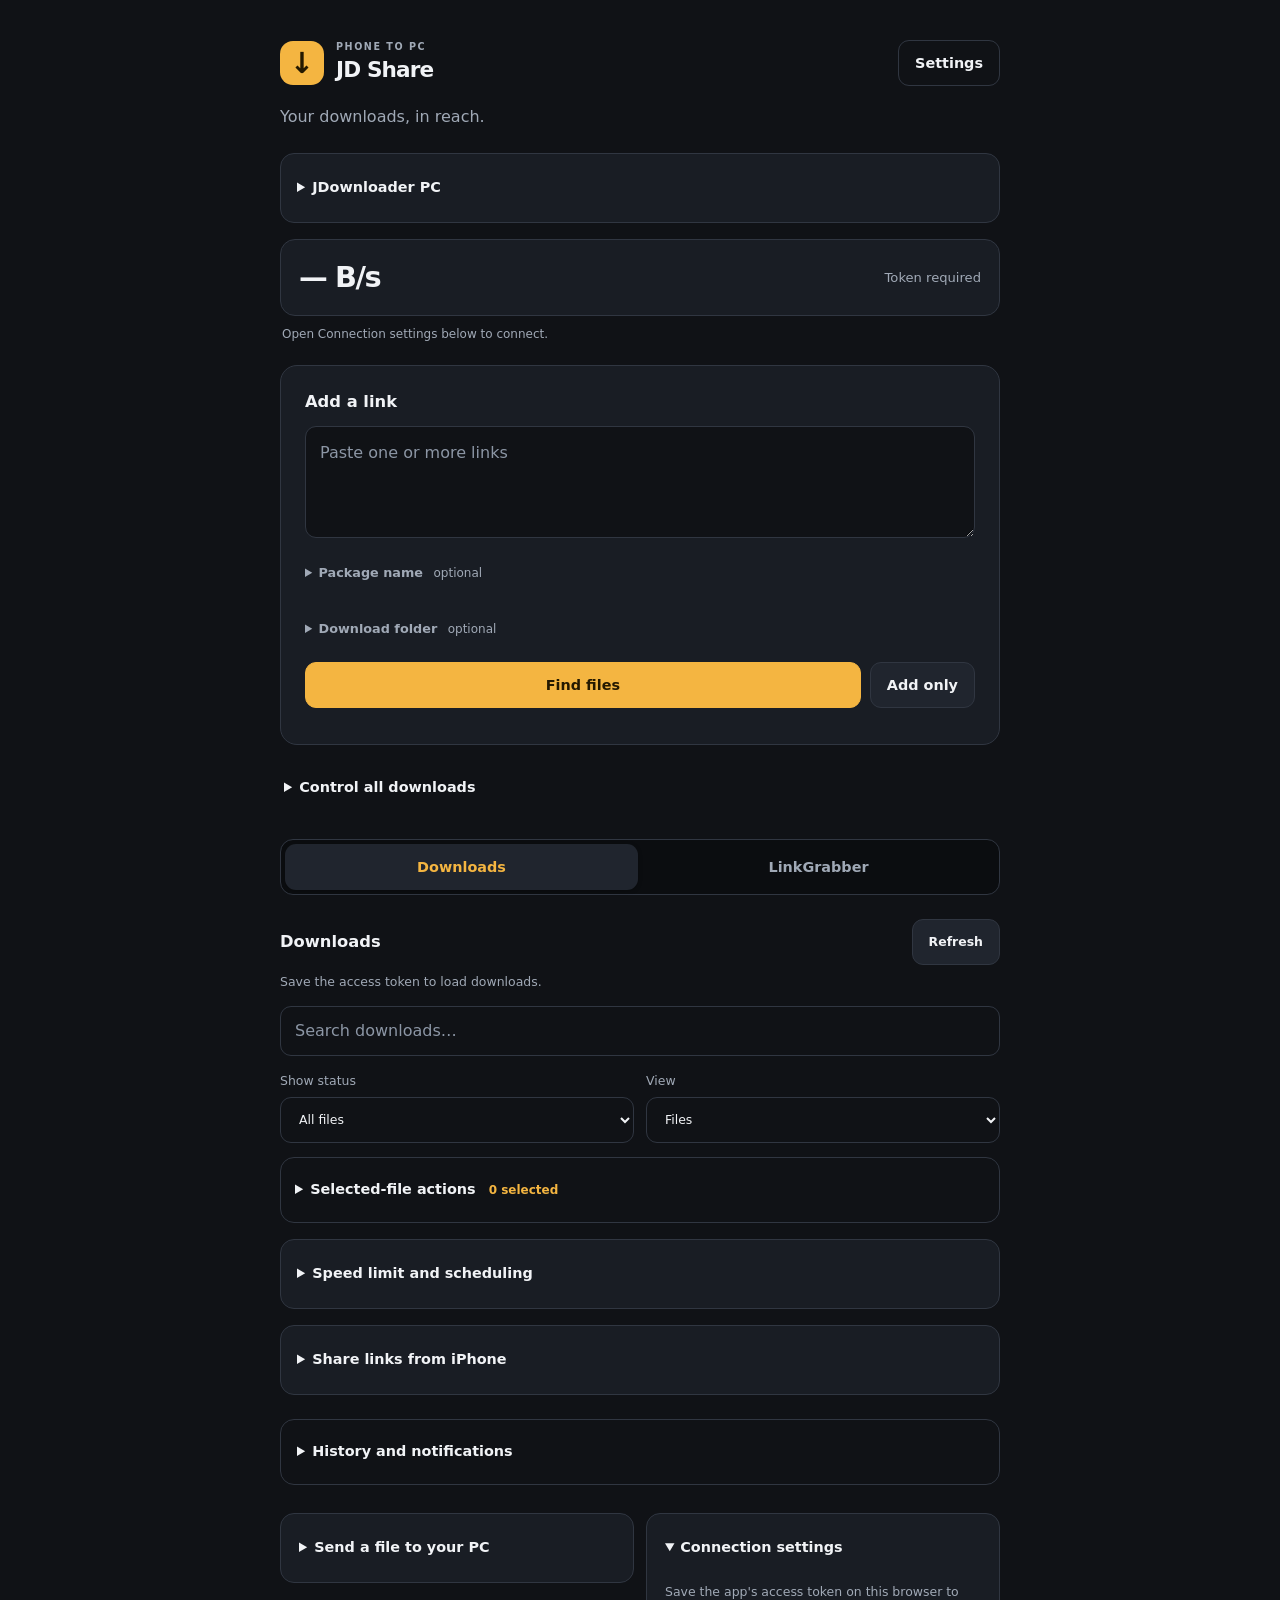
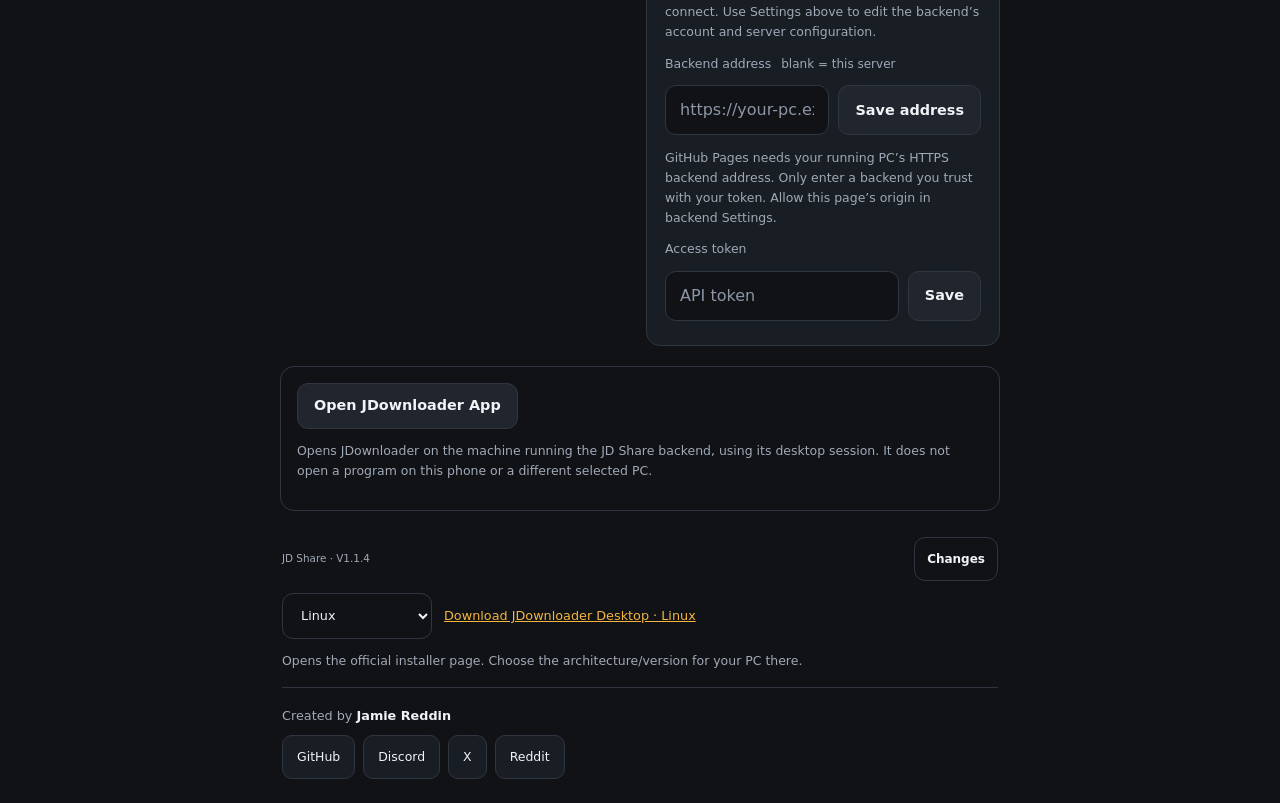
==== static/index.html @ 88767699 "Publish JD Share V1.1.4 browser assets and creator links" ====
<!doctype html>
<html lang="en">
<head>
<meta charset="utf-8">
<meta name="viewport" content="width=device-width, initial-scale=1, viewport-fit=cover">
<meta name="apple-mobile-web-app-capable" content="yes">
<meta name="apple-mobile-web-app-title" content="JD Share">
<meta name="theme-color" content="#12161b">
<link rel="manifest" href="manifest.json">
<title>JD Share</title>
<link rel="stylesheet" href="styles.css">
</head>
<body>
<main>
  <header class="app-header"><div class="brand"><span class="brand-mark" aria-hidden="true">↓</span><div><p class="eyebrow">PHONE TO PC</p><h1>JD Share</h1></div></div><button id="settingsToggle" type="button" class="quiet">Settings</button></header>
  <p class="intro">Your downloads, in reach.</p>
  <details class="device-panel"><summary>JDownloader PC</summary><label class="search-label" for="devicePicker">Send commands to</label><div class="row"><select id="devicePicker"><option value="">Configured default PC</option></select><button id="refreshDevices" type="button">Refresh PCs</button></div><p id="deviceMessage" class="hint" role="status"></p></details>

  <div class="bar">
    <span class="speed" id="speed">— B/s</span>
    <span class="state" id="state" role="status">Connecting…</span>
  </div>

  <p class="connection" id="connection">Checking connection…</p>

  <section class="composer" aria-labelledby="addTitle"><h2 id="addTitle">Add a link</h2>
  <label class="sr-only" for="links">Links to send to JDownloader</label>
  <textarea id="links" placeholder="Paste one or more links" autocapitalize="off" autocorrect="off" spellcheck="false"></textarea>
  <details class="package-options"><summary>Package name <span class="optional">optional</span></summary><label class="sr-only" for="pkg">Package name</label><div class="row"><input type="text" id="pkg" placeholder="Group these files into a package"></div></details>
  <details class="package-options"><summary>Download folder <span class="optional">optional</span></summary><label class="search-label" for="destination">Folder on the JDownloader PC</label><input type="text" id="destination" placeholder="Leave blank for JDownloader’s default" autocomplete="off"><p class="hint">Applies to new links only. Enter a path on the PC running JDownloader. Existing files are not moved; JDownloader’s package rules still apply.</p></details>
  <div class="row">
    <button class="primary" id="add">Find files</button>
    <button id="addOnly">Add only</button>
  </div>
  <div class="msg" id="msg" role="status" aria-live="polite"></div>
  </section>
  <section class="review" id="review" hidden aria-labelledby="reviewTitle">
    <h2 id="reviewTitle" style="margin-top:0">Choose what to download</h2>
    <p class="hint">Select the main video by filename and size. Nothing is selected automatically.</p>
    <p id="scanState" role="status" class="hint"></p>
    <ul id="candidates"></ul>
    <div class="row"><button id="scanRefresh">Refresh files</button><button id="closeReview">Close</button></div>
    <button class="primary" id="downloadSelected" disabled>Download selected</button>
    <p class="hint">Unselected files stay in LinkGrabber. Starting downloads also resumes any other enabled files already queued on the PC.</p>
  </section>

  <details class="global-controls"><summary>Control all downloads</summary><p class="hint">These controls apply to the whole JDownloader queue.</p><div class="row controls">
    <button data-act="start">Start</button>
    <button data-act="pause">Pause</button>
    <button data-act="resume">Resume</button>
    <button data-act="stop">Stop</button>
  </div></details>

  <div class="tabs" role="tablist" aria-label="File lists">
    <button id="downloadsTab" type="button" role="tab" aria-selected="true" aria-controls="downloadsPanel" tabindex="0">Downloads</button>
    <button id="linkgrabberTab" type="button" role="tab" aria-selected="false" aria-controls="linkgrabberPanel" tabindex="-1">LinkGrabber</button>
  </div>
  <section id="downloadsPanel" role="tabpanel" aria-labelledby="downloadsTab">
    <div class="downloads-heading"><h2>Downloads</h2><button id="refreshStatus" type="button">Refresh</button></div>
    <p id="downloadSummary">Waiting for download status…</p>
    <label class="sr-only" for="downloadSearch">Search download filenames</label>
    <input id="downloadSearch" type="search" placeholder="Search downloads…" autocomplete="off">
    <div class="download-filters">
      <label for="downloadFilter">Show status<select id="downloadFilter"><option value="all">All files</option><option value="active">Downloading</option><option value="queued">Queued</option><option value="paused">Paused</option><option value="finished">Finished</option><option value="attention">Needs attention</option><option value="disabled">Disabled</option><option value="skipped">Skipped</option></select></label>
      <label for="downloadGrouping">View<select id="downloadGrouping"><option value="files">Files</option><option value="packages">Packages</option></select></label>
    </div>
    <div class="row" id="packageButtons" hidden><button id="expandPackages" type="button">Expand all</button><button id="collapsePackages" type="button">Collapse all</button></div>
    <p id="downloadMatches" class="hint" role="status"></p>
    <details class="bulk-controls"><summary>Selected-file actions <span id="bulkCount">0 selected</span></summary>
      <p class="hint">Select unfinished files below (up to 100). Selection includes files hidden by search, filters or collapsed packages. These actions change selected files only and do not start the controller.</p>
      <p id="bulkSummary" class="hint" role="status"></p>
      <div class="row controls"><button id="clearDownloads" type="button" disabled>Clear selection</button><button id="bulkEnable" type="button" disabled>Enable selected</button><button id="bulkDisable" type="button" disabled>Disable selected</button></div>
      <label class="search-label" for="bulkPriority">Priority for selected files</label><div class="row priority-row"><select id="bulkPriority"><option value="">Choose priority…</option><option value="HIGHEST">Highest</option><option value="HIGHER">Higher</option><option value="HIGH">High</option><option value="DEFAULT">Normal</option><option value="LOW">Low</option><option value="LOWER">Lower</option><option value="LOWEST">Lowest</option></select><button id="bulkApply" type="button" disabled>Apply priority</button></div>
      <p class="hint">Normal and Low priority readback is under investigation. Refresh and compare with the PC after a change.</p>
      <p class="msg" id="bulkMessage" role="status"></p>
    </details>
    <section id="fileControls" class="file-editor" aria-labelledby="managedName" hidden>
      <div class="editor-heading"><h3 id="managedName">Manage file</h3><button id="closeFileControls" class="quiet" type="button">Close</button></div>
      <p id="fileCurrent" class="hint"></p>
      <div class="row controls"><button id="fileEnabled" type="button">Disable file</button><button id="fileRetry" type="button">Retry file (resume)</button></div>
      <p class="hint">Retry sends a resume request for this unfinished, non-running file. It does not send Reset, delete data or start the global controller. JDownloader still decides whether the host/file can resume; check the PC after an uncertain result.</p>
      <p id="fileEnabledHelp" class="hint">Enable makes this file eligible to run when the controller is running. Disable takes it out of scheduling; an active transfer may take a moment to stop.</p>
      <label class="search-label" for="filePriority">Download priority</label>
      <div class="row priority-row"><select id="filePriority"><option value="">Choose priority…</option><option value="HIGHEST">Highest</option><option value="HIGHER">Higher</option><option value="HIGH">High</option><option value="DEFAULT">Normal</option><option value="LOW">Low</option><option value="LOWER">Lower</option><option value="LOWEST">Lowest</option></select><button id="applyPriority" type="button">Apply priority</button></div>
      <p class="hint">Priority influences scheduling. Availability, host limits and running transfers still affect what starts next.</p>
      <p id="fileActionMessage" class="msg" role="status" aria-live="polite"></p>
    </section>
    <ul id="list" aria-label="Downloads"><li class="empty">Connecting to JDownloader…</li></ul>
  </section>
  <section id="linkgrabberPanel" role="tabpanel" aria-labelledby="linkgrabberTab" hidden>
    <div class="downloads-heading"><h2>Pending files</h2><button id="refreshPending" type="button">Refresh files</button></div>
    <p class="hint">All files waiting in JDownloader's LinkGrabber, including Add only and unselected review results.</p>
    <label class="search-label" for="pendingSearch">Search pending filenames</label>
    <input id="pendingSearch" type="search" placeholder="Search filenames…" autocomplete="off">
    <p class="hint" id="pendingSummary" role="status">Open LinkGrabber to load pending files.</p>
    <p class="msg" id="pendingMessage" role="status" aria-live="polite"></p>
    <ul id="pendingList" aria-label="Pending files"></ul>
    <div class="row"><button id="clearPending" type="button" disabled>Clear selection</button><button id="downloadPending" type="button" class="primary" disabled>Download selected (0)</button></div>
    <p class="hint">Selections stay selected when searching. The count includes hidden selections. Starting downloads also starts other enabled files already queued on the PC. Offline or disabled files cannot be selected.</p>
  </section>

  <details class="advanced-panel"><summary>Speed limit and scheduling</summary>
    <h2>Speed limit for this PC</h2><p class="hint">Applies to the whole selected JDownloader queue. Refresh reads the supported settings before Apply becomes available. Disable leaves the saved rate unchanged.</p>
    <button id="refreshSpeed" type="button">Refresh speed settings</button>
    <label class="download-choice"><input id="speedEnabled" type="checkbox">Enable speed limit</label><label class="search-label" for="speedLimit">Limit (KiB/s)</label><input id="speedLimit" type="number" min="1" max="2097151" step="1" value="1024"><button id="applySpeed" type="button" disabled>Apply speed limit</button><p id="speedMessage" class="msg" role="status"></p>
    <h2>One-time controller schedule</h2><p class="hint">Applies to the whole selected PC queue, including existing enabled files. Times use this browser’s local timezone and are stored as UTC. The app server must stay running; closing this page is fine. Missed jobs after a server outage are skipped. Uncertain commands are not replayed. Pending jobs survive restart. Use one server process.</p>
    <label class="search-label" for="scheduleAction">Controller action</label><select id="scheduleAction"><option value="stop">Stop all downloads</option><option value="start">Start enabled downloads</option><option value="pause">Pause all downloads</option><option value="resume">Resume all downloads</option></select>
    <label class="search-label" for="scheduleTime">Date and time on this device</label><input id="scheduleTime" type="datetime-local"><div class="row"><button id="saveSchedule" type="button">Save schedule</button><button id="refreshSchedules" type="button">Refresh schedules</button></div><p id="scheduleMessage" class="msg" role="status"></p><ul id="scheduleList" aria-label="Controller schedules"></ul>
  </details>
  <details class="sharing-panel"><summary>Share links from iPhone</summary><p class="hint">A Shortcut can open shared links here for review, using this browser’s saved token and selected PC. Nothing is submitted or downloaded automatically.</p><button id="installShortcut" type="button">Install Siri Shortcut</button> <a id="shortcutInstallLink" hidden target="_blank" rel="noopener noreferrer">Open Shortcut setup</a><p id="shortcutMessage" role="status" class="hint"></p><a href="sharing.html">Shortcut setup and versioned downloads</a></details>
  <details class="activity-panel"><summary>History and notifications</summary>
    <label class="download-choice"><input type="checkbox" id="recordHistory">Record completed files on this browser</label>
    <p class="hint">Opt-in history keeps up to 200 completions observed while this page is open. It does not reconstruct older downloads or prove a missing file finished. Times show when completion was first observed (UTC). Filenames remain on this browser. Saving a connection token clears this history.</p>
    <button id="enableNotifications" type="button">Enable completion notifications</button><p id="notificationHelp" class="hint"></p>
    <p id="activityMessage" class="msg" role="status"></p>
    <ul id="historyList" aria-label="Download history"></ul><button id="clearHistory" type="button">Clear history</button>
  </details>
  <div class="utilities">
    <details id="transferDetails"><summary>Send a file to your PC</summary>
      <p class="hint">Upload to the server hosting JD Share. Changing the JDownloader PC above does not redirect these uploads.</p>
      <input type="file" id="file" class="sr-only">
      <label for="file" class="file-picker"><span class="file-icon" aria-hidden="true">↑</span><span><strong>Choose a file</strong><span id="fileName" class="file-name">No file selected</span></span></label>
      <button id="up" type="button" class="primary upload-button" disabled>Upload to PC</button>
      <p id="uploadMessage" class="msg" role="status" aria-live="polite"></p>
    </details>
    <details id="connectionSettings"><summary>Connection settings</summary>
      <p class="hint">Save the app's access token on this browser to connect. Use Settings above to edit the backend’s account and server configuration.</p>
      <label class="search-label" for="backendUrl">Backend address <span class="optional">blank = this server</span></label><div class="row"><input id="backendUrl" type="url" placeholder="https://your-pc.example"><button id="saveBackend" type="button">Save address</button></div><p class="hint">GitHub Pages needs your running PC’s HTTPS backend address. Only enter a backend you trust with your token. Allow this page’s origin in backend Settings.</p><label class="search-label" for="token">Access token</label>
      <div class="row"><input type="password" id="token" placeholder="API token" autocomplete="off"><button id="saveTok" type="button">Save</button></div>
    </details>
  </div>
  <section class="desktop-panel"><button id="openDesktop" type="button">Open JDownloader App</button><p class="hint">Opens JDownloader on the machine running the JD Share backend, using its desktop session. It does not open a program on this phone or a different selected PC.</p><p id="desktopMessage" class="msg" role="status"></p></section>
  <footer><div>JD Share · <span id="appVersion">Loading version…</span></div><button id="changesButton" type="button" class="quiet">Changes</button><div class="desktop-download"><label for="desktopOS" class="sr-only">Desktop operating system</label><select id="desktopOS"><option value="choose">Choose PC OS</option><option>Windows</option><option>macOS</option><option>Linux</option></select><a id="downloadDesktop" href="https://jdownloader.org/jdownloader2" target="_blank" rel="noopener noreferrer">Download JDownloader Desktop</a><p id="desktopDownloadHint" class="hint"></p></div><div class="creator-credit"><p>Created by <strong>Jamie Reddin</strong></p><nav class="social-links" aria-label="Jamie Reddin social accounts"><a class="social-button" href="https://jayreddin.github.io" target="_blank" rel="noopener noreferrer">GitHub</a><a class="social-button" href="https://discord.com/users/210066853354143744" target="_blank" rel="noopener noreferrer">Discord</a><a class="social-button" href="https://x.com/jayreddin" target="_blank" rel="noopener noreferrer">X</a><a class="social-button" href="https://www.reddit.com/u/Jayreddin" target="_blank" rel="noopener noreferrer">Reddit</a></nav></div></footer>
  <dialog id="changesDialog" aria-labelledby="changesTitle"><div class="changes-heading"><h2 id="changesTitle">What’s new</h2><button id="closeChanges" type="button" class="quiet" aria-label="Close changes">Close</button></div><p id="changesMessage" class="hint" role="status"></p><ol id="changesList" aria-label="Release history" tabindex="0"></ol></dialog>

<dialog id="settingsDialog" aria-labelledby="settingsTitle"><div class="changes-heading"><h2 id="settingsTitle">Account &amp; server settings</h2><button id="closeSettings" type="button">Close</button></div><div class="settings-scroll"><p class="hint">Saved privately on the backend machine between sessions. Your My.JDownloader password is not stored in browser storage or uploaded to GitHub. The .env file is plaintext protected by that machine’s permissions.</p><form id="settingsForm"><label class="search-label" for="cfg_MYJD_EMAIL">My.JDownloader email</label><input id="cfg_MYJD_EMAIL" type="email" autocomplete="off" maxlength="4096"><label class="search-label" for="cfg_MYJD_PASSWORD">My.JDownloader password · blank keeps saved value</label><input id="cfg_MYJD_PASSWORD" type="password" autocomplete="off" maxlength="4096"><label class="search-label" for="cfg_MYJD_DEVICE">Exact JDownloader device name · optional</label><input id="cfg_MYJD_DEVICE" type="text" autocomplete="off" maxlength="4096"><label class="search-label" for="cfg_API_TOKEN">New access token · blank keeps saved value</label><input id="cfg_API_TOKEN" type="password" autocomplete="off" maxlength="4096"><div class="row"><button id="generateToken" type="button">Generate random token</button><label><input id="showGeneratedToken" type="checkbox"> Show token</label></div><label class="search-label" for="cfg_UPLOAD_DIR">Upload folder on backend machine</label><input id="cfg_UPLOAD_DIR" type="text" autocomplete="off" maxlength="4096"><label class="search-label" for="cfg_HOST">Backend bind host</label><input id="cfg_HOST" type="text" autocomplete="off" maxlength="4096"><label class="search-label" for="cfg_PORT">Backend port</label><input id="cfg_PORT" type="number" autocomplete="off" maxlength="4096"><label class="search-label" for="cfg_ALLOWED_ORIGINS">Allowed browser origins · comma separated, optional</label><input id="cfg_ALLOWED_ORIGINS" type="text" autocomplete="off" maxlength="4096"><label class="search-label" for="cfg_SHORTCUT_URL">Published iCloud Shortcut link · optional</label><input id="cfg_SHORTCUT_URL" type="url" autocomplete="off" maxlength="4096"><p class="hint">All changes take effect after restarting the backend. If managed by Docker/systemd environment variables, keep those definitions in sync. Pages origin: https://jr-repos.github.io — only add it if using that frontend. A desktop launch requires an installed app in a standard folder and a logged-in desktop session.</p><button id="saveSettings" type="submit" class="primary">Save on backend PC</button></form><p id="settingsMessage" class="msg" role="status" aria-live="polite"></p></div></dialog>
</main>

<script src="connection.js"></script>
<script src="settings.js"></script>
<script src="downloads.js"></script>
<script src="pending.js"></script>
<script src="file-tools.js"></script>
<script src="activity.js"></script>
<script src="advanced.js"></script>
<script src="releases.js"></script>
<script>
const $ = id => document.getElementById(id);
const connection=Connection.create({storage:localStorage,location:typeof location!=='undefined'?location:null});
const tok = () => localStorage.getItem("jd_token") || "";
const selectedDevice = () => localStorage.getItem('jd_device') || '';
const contextKey = () => tok() ? connection.base() + '|' + tok() + '|' + selectedDevice() : '';
const msg = (t, c="") => { $("msg").textContent = t; $("msg").className = "msg " + c; };
const fmt = n => { if(!n) return "0 B"; const u=["B","KB","MB","GB","TB"]; let i=0; while(n>=1024&&i<4){n/=1024;i++} return n.toFixed(i?1:0)+" "+u[i]; };

let deviceMutations = 0;
async function api(path, opts={}) {
  const device = selectedDevice();
  const mutation = opts.method && opts.method !== 'GET';
  if(mutation)deviceMutations++;
  try {
    if(connection.needsBackend())throw new Error("Set your PC backend address in Connection settings first.");
    const r = await fetch(connection.url(path), {...opts, headers: {"X-JD-Device": device, "X-Token": tok(), "Content-Type": "application/json", ...(opts.headers||{})}});
    if (device !== selectedDevice()) throw new Error('Device changed. Refresh before continuing.');
    if (r.status === 401) { const error = new Error("Wrong or missing token. Open Connection settings below."); error.status = 401; throw error; }
    if (!r.ok) throw new Error((await r.json().catch(()=>({}))).detail || r.statusText);
    return r.json();
  } finally {if(mutation)deviceMutations--;}
}

async function add(autostart) {
  const links = $("links").value.trim();
  if (!links) return msg("Paste a link first.", "err");
  msg("Sending…");
  try {
    const r = await api("/api/add", {method:"POST", body: JSON.stringify({links, package: $("pkg").value || null, destination:$("destination").value.trim() || null, autostart})});
    $("links").value = ""; msg(`Added ${r.added} link${r.added===1?"":"s"}. Open LinkGrabber to select files.`, "ok"); refresh(); pendingView.refreshIfVisible();
  } catch(e) { msg(e.message, "err"); }
}
let reviewToken = localStorage.getItem("jd_review") || "";
let chosen = new Set();
let reviewBusy = false;
let scanBusy = false;
let scanReady = false;
const selectionLabel = () => {
  $("downloadSelected").disabled = !scanReady || reviewBusy || chosen.size === 0;
  $("downloadSelected").textContent = `Download selected (${chosen.size})`;
};
async function loadReview() {
  if (!reviewToken || scanBusy || reviewBusy) return;
  scanBusy = true;
  const active = reviewToken;
  try {
    const r = await api("/api/review/" + active);
    if (active !== reviewToken) return;
    scanReady = !r.collecting;
    $("review").hidden = false;
    $("scanState").textContent = r.collecting ? "Checking the URL… files may still appear." :
      r.links.length ? `${r.links.length} files detected. Choose the video you want.` :
      "No files detected yet. Refresh in a moment; the URL may be unsupported, filtered or already in JDownloader.";
    const current = new Set(r.links.filter(l => l.availability !== "OFFLINE").map(l => l.id));
    chosen = new Set([...chosen].filter(id => current.has(id)));
    const list = $("candidates");
    // Keep focused checkboxes in place when polling returns unchanged results.
    const signature = JSON.stringify(r.links);
    if (list.dataset.signature !== signature) {
      list.dataset.signature = signature;
      list.replaceChildren();
      for (const l of r.links) {
        const li = document.createElement("li");
        const label = document.createElement("label"); label.className = "choice";
        const cb = document.createElement("input"); cb.type = "checkbox";
        cb.checked = chosen.has(l.id); cb.disabled = l.availability === "OFFLINE";
        cb.onchange = () => { cb.checked ? chosen.add(l.id) : chosen.delete(l.id); selectionLabel(); };
        const text = document.createElement("span"); text.textContent = l.name;
        const meta = document.createElement("small");
        meta.textContent = `${l.bytesTotal > 0 ? fmt(l.bytesTotal) : "Size unknown"} · ${l.availability}${l.status ? " · " + l.status : ""}`;
        text.appendChild(meta); label.append(cb, text); li.appendChild(label); list.appendChild(li);
      }
    }
  } catch(e) { scanReady = false; msg(e.message, "err"); }
  finally { scanBusy = false; selectionLabel(); }
}
$("add").onclick = async () => {
  const links = $("links").value.trim();
  if (!links) return msg("Paste a link first.", "err");
  if (reviewToken) return msg("Finish or close the current review first.", "err");
  $("add").disabled = true; $("addOnly").disabled = true;
  msg("Sending to LinkGrabber for review…");
  try {
    const r = await api("/api/review", {method:"POST", body:JSON.stringify({links, package:$("pkg").value || null, destination:$("destination").value.trim() || null, autostart:false})});
    reviewToken = r.review; localStorage.setItem("jd_review", reviewToken);
    chosen.clear(); $("candidates").dataset.signature = "";
    $("links").value = ""; msg("Links sent. Choose the files below.", "ok");
    await loadReview();
  } catch(e) { msg(e.message, "err"); }
  finally { $("add").disabled = false; $("addOnly").disabled = false; }
};
$("scanRefresh").onclick = loadReview;
$("closeReview").onclick = () => {
  if (reviewBusy) return;
  reviewToken = ""; localStorage.removeItem("jd_review"); chosen.clear(); scanReady = false;
  $("review").hidden = true; $("candidates").replaceChildren(); $("candidates").dataset.signature = "";
  msg("Review closed. Files remain in LinkGrabber on the PC."); pendingView.refreshIfVisible();
};
$("downloadSelected").onclick = async () => {
  if (reviewBusy || !scanReady || !chosen.size || scanBusy) return;
  reviewBusy = true; selectionLabel(); $("closeReview").disabled = true;
  try {
    const r = await api(`/api/review/${reviewToken}/download`, {method:"POST", body:JSON.stringify({ids:[...chosen]})});
    reviewToken = ""; localStorage.removeItem("jd_review"); chosen.clear();
    $("review").hidden = true;
    msg(`${r.selected} selected file${r.selected===1?"":"s"} sent to Downloads.`, "ok"); refresh();
  } catch(e) { scanReady = false; msg(e.message, "err"); }
  finally { reviewBusy = false; $("closeReview").disabled = false; selectionLabel(); }
};
if (reviewToken) { $("review").hidden = false; loadReview(); }
setInterval(loadReview, 4000);
$("addOnly").onclick = () => add(false);

document.querySelectorAll("[data-act]").forEach(b => b.onclick = async () => {
  try { await api("/api/control/" + b.dataset.act, {method:"POST"}); msg(b.textContent + " sent.", "ok"); refresh(); }
  catch(e) { msg(e.message, "err"); }
});

function showUpload(text, error=false) { $("uploadMessage").textContent=text; $("uploadMessage").className="msg "+(error?"err":"ok"); }
$("file").onchange = () => {
  const file = $("file").files[0];
  $("fileName").textContent = file ? `${file.name} · ${DownloadView.size(file.size)}` : "No file selected";
  $("up").disabled = !file; showUpload("");
};
$("up").onclick = async () => {
  const f = $("file").files[0]; if (!f || $("up").disabled) return;
  if(connection.needsBackend())return showUpload("Set your PC backend address in Connection settings first.",true);
  const fd = new FormData(); fd.append("file", f);
  $("up").disabled = true; $("file").disabled = true; $("up").textContent="Uploading…"; showUpload("Uploading file…");
  try {
    const r = await fetch(connection.url("/api/upload"), {method:"POST", headers:{"X-Token": tok()}, body: fd});
    if (!r.ok) throw new Error(r.status === 401 ? "Check the access token in Connection settings." : "Upload failed (" + r.status + "). Try again.");
    showUpload("Saved on the PC."); $("file").value=""; $("fileName").textContent="No file selected";
  } catch(e) { showUpload(e.message,true); }
  finally { $("file").disabled=false; $("up").disabled=!$("file").files.length; $("up").textContent="Upload to PC"; }
};

$("saveTok").onclick = () => { localStorage.setItem("jd_token", $("token").value.trim()); $("token").value=""; msg("Token saved.", "ok"); fileTools.reset(); activityView.reset();
  if(typeof localStorage.key === 'function') {
    for(let i=localStorage.length-1;i>=0;i--){const key=localStorage.key(i);if(key?.startsWith('jd_activity_history') || key?.startsWith('jd_history_enabled'))localStorage.removeItem(key);}
  }
  selectedDownloads.clear(); $("bulkMessage").textContent=""; refresh(); pendingView.reset(); pendingView.refreshIfVisible(); };
if (!tok()) $("connectionSettings").open = true;
$('backendUrl').value=connection.base();
$('saveBackend').onclick=()=>{
  if(deviceMutations||reviewBusy||bulkBusy||fileTools.busy())return msg('Wait for the current operation before changing backend.','err');
  try{connection.save($('backendUrl').value);localStorage.removeItem('jd_review');localStorage.removeItem('jd_device');
    if(typeof localStorage.key==='function')for(let i=localStorage.length-1;i>=0;i--){const k=localStorage.key(i);if(k?.startsWith('jd_activity_history')||k?.startsWith('jd_history_enabled'))localStorage.removeItem(k);}
    location.reload();
  }catch(e){msg(e.message,'err');}
};

const collapsedPackages = new Set();
const selectedDownloads = new Set();
let bulkBusy = false;
let statusBusy = false;
let lastStatus = null;
let lastSuccess = 0;
let lastAttemptFailed = false;
let renderedStale = false;
let statusError = "";
let statusAuthError = false;
function statusFreshness() {
  if (!lastStatus || !tok()) return;
  const age = Math.max(0, Math.floor((Date.now() - lastSuccess) / 1000));
  const stale = lastAttemptFailed || age >= 15;
  if (stale !== renderedStale) {
    renderDownloads(stale);
    renderedStale = stale;
  }
  if (stale) {
    $("speed").textContent = "— B/s";
    $("state").textContent = lastAttemptFailed ? (statusAuthError ? "Token rejected" : "Connection unavailable") : "Reconnecting…";
    $("state").className = "state";
    $("downloadSummary").textContent = `${lastStatus.links.length} files · last known status`;
    $("connection").textContent = `Showing last known progress · last updated ${age}s ago. ${lastAttemptFailed ? statusError : "Checking for an update…"}`;
    $("connection").className = "connection error";
  } else {
    $("connection").textContent = `Connected to JDownloader · updated ${age < 2 ? "just now" : age + "s ago"}`;
    $("connection").className = "connection";
  }
}
async function refresh() {
  if (statusBusy) return;
  if (!tok()) {
    $("state").textContent = "Token required";
    $("speed").textContent = "— B/s";
    $("connection").textContent = "Open Connection settings below to connect.";
    $("downloadSummary").textContent = "Save the access token to load downloads.";
    $("list").replaceChildren(); lastStatus = null; lastSuccess = 0; selectedDownloads.clear(); fileTools.reset();
    return;
  }
  statusBusy = true; $("refreshStatus").disabled = true;
  $("refreshStatus").textContent = "Checking…";
  const requestToken = tok();
  const controller = new AbortController();
  const timer = setTimeout(() => controller.abort(), 12000);
  try {
    const s = await api("/api/status", {signal:controller.signal, cache:"no-store"});
    if (tok() !== requestToken) return;
    if (!Array.isArray(s.links) || !s.links.every(l => l && typeof l === "object"))
      throw new Error("Download status is unavailable. Try Refresh.");
    lastStatus = s; lastSuccess = Date.now(); lastAttemptFailed = false; renderedStale = false; statusError = ""; statusAuthError = false;
    $("speed").textContent = DownloadView.number(s.speed) === null ? "— B/s" : DownloadView.size(s.speed) + "/s";
    $("state").textContent = DownloadView.controllerLabel(s.state);
    $("state").className = "state" + (s.speed > 0 ? " live" : "");
    const active = s.links.filter(l => DownloadView.describe(l, s.state).active).length;
    const finished = s.links.filter(l => l.finished === true).length;
    $("downloadSummary").textContent = `${active} active · ${s.links.length} total · ${finished} finished`;
    if(s.deviceId)activityView.setScope(s.deviceId);
    activityView.observe(s.links); fileTools.confirmed(s.links, false); renderDownloads(false);
    statusFreshness();
  } catch(e) {
    if (tok() !== requestToken) return;
    lastAttemptFailed = true;
    statusAuthError = e.status === 401;
    statusError = e.name === "AbortError" ? "Status check timed out. Check the PC connection and retry." : e.message;
    $("speed").textContent = "— B/s";
    $("state").textContent = statusAuthError ? "Token rejected" : "Connection unavailable";
    $("state").className = "state";
    const detail = statusError;
    statusFreshness();
    // Keep the download snapshot; a failed query does not mean it is empty.
    $("connection").textContent = `${detail}${lastStatus ? " Showing last known progress." : ""}`;
    $("connection").className = "connection error";
    if (!lastStatus) {
      $("downloadSummary").textContent = "Downloads unavailable";
      $("list").replaceChildren();
    }
  } finally {
    clearTimeout(timer); statusBusy = false;
    $("refreshStatus").disabled = false; $("refreshStatus").textContent = "Refresh";
    if (tok() !== requestToken) refresh();
  }
}
$("refreshStatus").onclick = refresh;
document.addEventListener("visibilitychange", () => { if (!document.hidden) { statusFreshness(); refresh(); } });
function renderDownloads(stale = lastAttemptFailed || Date.now()-lastSuccess >= 15000) {
  if (!lastStatus) return;
  const search=$("downloadSearch").value.trim().toLocaleLowerCase();
  const selectable = new Set(lastStatus.links.filter(l=>l.uuid && l.finished !== true).map(l=>String(l.uuid)));
  for (const id of selectedDownloads) if (!selectable.has(id)) selectedDownloads.delete(id);
  const filter=$("downloadFilter").value || 'all';
  const grouped=$("downloadGrouping").value === 'packages';
  const links=DownloadView.select(lastStatus.links,lastStatus.state,search,filter);
  $("downloadMatches").textContent=(search || filter !== 'all') ? `${links.length} of ${lastStatus.links.length} files match` : '';
  $("packageButtons").hidden=!grouped;
  DownloadView.render($("list"),links,lastStatus.state,stale,{
    onManage:id=>fileTools.open(id),disabled:fileTools.busy() || bulkBusy,grouped,
    selected:selectedDownloads,onSelect:(id,checked)=>{checked ? selectedDownloads.add(id) : selectedDownloads.delete(id); renderDownloads();},
    packages:lastStatus.packages || [],collapsed:collapsedPackages,
    onCollapse:(id,closed)=>{closed ? collapsedPackages.add(id) : collapsedPackages.delete(id);}
  });
  if (!links.length && (search || filter !== 'all')) $("list").firstChild.textContent=search && filter === 'all' ? 'No filenames match this search.' : 'No files match these filters.';
  if (grouped && lastStatus.packagesAvailable === false) $("downloadMatches").textContent += ' Package names unavailable; files are grouped by package ID.';
  fileTools.update(lastStatus.links,stale || bulkBusy);
  const visible = new Set(links.map(l=>String(l.uuid)));
  const hidden = [...selectedDownloads].filter(id=>!visible.has(id)).length;
  $("bulkCount").textContent=`${selectedDownloads.size} selected`;
  $("bulkSummary").textContent=`${selectedDownloads.size} selected${hidden ? ` · ${hidden} hidden by search or status` : ''}`;
  const blocked = stale || bulkBusy || fileTools.busy() || !selectedDownloads.size || selectedDownloads.size > 100;
  for (const id of ['bulkEnable','bulkDisable']) $(id).disabled=blocked;
  $("bulkApply").disabled=blocked || !$("bulkPriority").value;
  $("bulkPriority").disabled=stale || bulkBusy || fileTools.busy();
  $("clearDownloads").disabled=bulkBusy || !selectedDownloads.size;
}
async function bulkSetting(action, value) {
  if (bulkBusy || fileTools.busy() || !lastStatus || lastAttemptFailed || Date.now()-lastSuccess >= 15000 || !selectedDownloads.size || selectedDownloads.size > 100) return;
  const ids=[...selectedDownloads]; bulkBusy=true; renderDownloads();
  $("bulkMessage").textContent=`Applying to ${ids.length} selected files…`;
  try {
    await api('/api/downloads/bulk/'+action,{method:'POST',body:JSON.stringify({ids,[action]:value})});
    $("bulkMessage").textContent='Settings sent. Refresh and confirm the selected files on the PC.';
  } catch(e) { $("bulkMessage").textContent=e.message; }
  finally {selectedDownloads.clear();bulkBusy=false;renderDownloads();refresh();}
}
$("bulkEnable").onclick=()=>bulkSetting('enabled',true);
$("bulkDisable").onclick=()=>bulkSetting('enabled',false);
$("bulkApply").onclick=()=>{if($("bulkPriority").value) return bulkSetting('priority',$("bulkPriority").value);};
$("bulkPriority").onchange=()=>renderDownloads();
$("clearDownloads").onclick=()=>{selectedDownloads.clear();renderDownloads();};
const activityView=ActivityView.create({document,storage:localStorage,scope:selectedDevice()});
const fileTools=FileTools.create({document,api,tok:contextKey,onChanged:()=>refresh()});
$("downloadSearch").oninput=()=>renderDownloads();
$("downloadFilter").onchange=()=>renderDownloads();
$("downloadGrouping").onchange=()=>renderDownloads();
$("expandPackages").onclick=()=>{collapsedPackages.clear();renderDownloads();};
$("collapsePackages").onclick=()=>{
  for (const group of DownloadView.groups(lastStatus?.links || [])) collapsedPackages.add(group.id);
  renderDownloads();
};
const pendingView = PendingView.create({document, api, tok:contextKey, onDownloaded: () => { refresh(); loadReview(); }});
const releaseView=ReleaseView.create({document,load:async()=>{
  const response=await fetch('releases.json',{cache:'no-store'});
  if(!response.ok)throw new Error('Release notes unavailable.');
  return response.json();
}});
const advancedView=AdvancedView.create({document,api,storage:localStorage,device:selectedDevice,
  canSwitch:()=>!reviewBusy && !bulkBusy && !fileTools.busy() && deviceMutations===0,onSwitch:()=>location.reload()});
SettingsView.create({document,api,crypto:typeof crypto!=='undefined'?crypto:null,navigator:typeof navigator!=='undefined'?navigator:{}});
advancedView.devices();
if(typeof location !== 'undefined') {
  const shared=AdvancedView.sharedLinks(location.hash);
  if(shared){$('links').value=shared;msg('Shared links are ready. Check the selected PC, then choose Find files or Add only.');history.replaceState(null,'',location.pathname+location.search);}
}
refresh(); setInterval(refresh, 3000); setInterval(statusFreshness, 1000);
setInterval(() => { if (!document.hidden) pendingView.refreshIfVisible(); }, 5000);
</script>
</body>
</html>
---- static/styles.css ----
:root{color-scheme:dark;--bg:#101216;--panel:#191d24;--raised:#20252e;--line:#303641;--text:#f1f3f6;--dim:#a0a9b6;--accent:#f4b541;--accent-ink:#241900;--ok:#85dab4;--bad:#ff9d94}
*{box-sizing:border-box}html{scroll-behavior:smooth}body{margin:0;background:var(--bg);color:var(--text);font:16px/1.5 -apple-system,BlinkMacSystemFont,"Segoe UI",system-ui,sans-serif}main{max-width:760px;margin:auto;padding:max(24px,env(safe-area-inset-top)) 20px max(24px,env(safe-area-inset-bottom))}button,input,textarea,select{font:inherit}button,select,input{min-height:46px}button{border:1px solid var(--line);border-radius:11px;padding:11px 16px;background:var(--raised);color:var(--text);font-size:.9rem;font-weight:600;cursor:pointer;transition:background .15s,border-color .15s}button:hover{border-color:#606b7a}button:active{transform:translateY(1px)}button:disabled{opacity:.48;cursor:default}button:focus-visible,input:focus-visible,textarea:focus-visible,select:focus-visible,summary:focus-visible{outline:2px solid var(--accent);outline-offset:3px}.primary{background:var(--accent);color:var(--accent-ink);border-color:var(--accent)}.quiet{background:transparent}.app-header,.brand,.bar,.downloads-heading,.editor-heading{display:flex;align-items:center;justify-content:space-between;gap:12px}.brand{justify-content:flex-start}.brand-mark{width:44px;height:44px;display:grid;place-items:center;border-radius:13px;background:var(--accent);color:var(--accent-ink);font-size:29px;font-weight:700}.eyebrow{font-size:.6rem;font-weight:700;letter-spacing:.16em;color:var(--dim);margin:0}h1{font-size:1.35rem;letter-spacing:-.04em;margin:0}h2{font-size:1.02rem;margin:0 0 12px}h3{font-size:.95rem;margin:0;overflow-wrap:anywhere;min-width:0}.intro{color:var(--dim);margin:18px 0 24px}.bar{border:1px solid var(--line);background:var(--panel);border-radius:15px;padding:16px 18px;flex-wrap:wrap}.speed{font-size:1.8rem;font-weight:650;letter-spacing:-.05em;font-variant-numeric:tabular-nums}.state{font-size:.82rem;color:var(--dim)}.state.live{color:var(--ok)}.connection{font-size:.75rem;color:var(--dim);margin:9px 2px 22px;overflow-wrap:anywhere}.connection.error{color:var(--bad)}.composer,.review,.file-editor{padding:20px;border:1px solid var(--line);background:var(--panel);border-radius:17px}textarea{display:block;width:100%;min-height:112px;resize:vertical;padding:14px;background:var(--bg);border:1px solid var(--line);border-radius:11px;color:var(--text)}input[type=text],input[type=password],input[type=search],select{min-width:0;width:100%;padding:12px 14px;background:var(--bg);border:1px solid var(--line);border-radius:11px;color:var(--text)}input::placeholder,textarea::placeholder{color:#8c96a5}.row{display:flex;gap:9px;margin:12px 0}.row input{flex:1}.row .primary{flex:1}.optional{color:var(--dim);font-size:.75rem;margin-left:6px;font-weight:400}.package-options{border:0;padding:0;margin:12px 0 0}.package-options summary{font-size:.8rem;color:var(--dim)}summary{cursor:pointer;min-height:44px;display:list-item;align-content:center;font-weight:600;font-size:.9rem}.msg{min-height:1.3em;font-size:.83rem;color:var(--dim);margin:8px 0 0;overflow-wrap:anywhere}.msg:empty{min-height:0;margin:0}.msg.err{color:var(--bad)}.msg.ok{color:var(--ok)}.hint{font-size:.78rem;color:var(--dim);line-height:1.6;overflow-wrap:anywhere}.review{margin:16px 0}.global-controls{padding:8px 4px;margin-top:12px}.controls{flex-wrap:wrap}.controls button{flex:1;min-width:72px}.tabs{display:flex;gap:4px;background:#0b0d10;border:1px solid var(--line);border-radius:13px;padding:4px;margin-top:22px}.tabs button{flex:1;border:0;background:transparent;color:var(--dim)}.tabs [aria-selected=true]{background:var(--raised);color:var(--accent);box-shadow:0 1px 4px #0004}.downloads-heading{margin:24px 0 8px}.downloads-heading h2{margin:0}.downloads-heading button{font-size:.78rem}.search-label{display:block;font-size:.78rem;color:var(--dim);margin:12px 0 6px}#downloadSummary{font-size:.78rem;color:var(--dim);margin:0 0 14px}#downloadSearch{margin-bottom:4px}#downloadMatches:empty{display:none}ul{list-style:none;padding:0;margin:12px 0}li{min-width:0}.download-card{padding:18px;background:var(--panel);border:1px solid var(--line);border-radius:15px;margin-bottom:10px}.card-head{display:flex;align-items:flex-start;justify-content:space-between;gap:12px}.name{min-width:0;flex:1;overflow-wrap:anywhere;font-weight:600;font-size:.9rem}.badge{font-size:.65rem;padding:5px 8px;border-radius:6px;background:var(--raised);color:var(--dim);max-width:42%;overflow-wrap:anywhere}.badge.active,.badge.done{color:var(--ok);background:#1b352b}.badge.error{color:var(--bad);background:#382322}.progress-meta,.meta{display:flex;justify-content:space-between;flex-wrap:wrap;gap:4px 12px;font-size:.73rem;color:var(--dim);font-variant-numeric:tabular-nums}.progress-meta{margin-top:18px}.track{height:5px;border-radius:9px;background:var(--line);overflow:hidden;margin:8px 0 10px}.fill{height:100%;background:var(--accent)}.done .fill{background:var(--ok)}.file-detail{font-size:.73rem;margin-top:10px;color:var(--dim);overflow-wrap:anywhere}.manage-file{font-size:.75rem;min-height:44px;margin-top:14px;padding:8px 12px}.stale .download-card{border-style:dashed}.stale .fill{background:var(--dim)}.empty{padding:24px 12px;color:var(--dim);text-align:center;font-size:.85rem}.file-editor{border-color:#80612c;margin:14px 0}.editor-heading{align-items:flex-start}.editor-heading button{flex-shrink:0}.priority-row select{flex:1}.priority-row button{flex-shrink:0}.choice{display:flex;gap:12px;align-items:flex-start;padding:15px;background:var(--panel);border:1px solid var(--line);border-radius:13px;cursor:pointer}.choice input{width:22px;height:22px;min-height:22px;flex-shrink:0;margin-top:2px;accent-color:var(--accent)}.choice span{overflow-wrap:anywhere;min-width:0;font-size:.88rem}.choice small{display:block;color:var(--dim);font-size:.73rem;margin-top:5px}#pendingList li,#candidates li{margin-bottom:8px}.utilities{display:grid;gap:12px;margin-top:28px}.utilities details{padding:12px 18px;border:1px solid var(--line);border-radius:14px;background:var(--panel)}.file-picker{display:flex;align-items:center;gap:14px;padding:20px;border:1px dashed #69717d;border-radius:12px;cursor:pointer;margin:14px 0;background:var(--bg)}.file-icon{font-size:1.6rem;color:var(--accent)}.file-picker strong{font-size:.88rem}.file-name{display:block;font-size:.75rem;color:var(--dim);overflow-wrap:anywhere;margin-top:3px}.upload-button{width:100%}#file:focus-visible + .file-picker{outline:2px solid var(--accent);outline-offset:3px}footer{display:flex;justify-content:space-between;gap:12px;padding:26px 2px 0;color:var(--dim);font-size:.65rem}footer span{text-align:right}.sr-only{position:absolute!important;width:1px!important;height:1px!important;padding:0!important;margin:-1px!important;overflow:hidden!important;clip:rect(0,0,0,0)!important;white-space:nowrap!important;border:0!important;min-height:0!important}[hidden]{display:none!important}@media(min-width:700px){main{padding-top:40px}.utilities{grid-template-columns:1fr 1fr;align-items:start}.composer{padding:24px}}@media(max-width:360px){main{padding-left:12px;padding-right:12px}.composer,.review,.file-editor{padding:14px}.priority-row{flex-wrap:wrap}.priority-row button{width:100%}.card-head{gap:8px}}@media(prefers-reduced-motion:reduce){html{scroll-behavior:auto}button{transition:none}button:active{transform:none}}

.download-filters{display:grid;grid-template-columns:1fr 1fr;gap:12px;margin:12px 0}.download-filters label{font-size:.78rem;color:var(--dim)}.download-filters select{display:block;margin-top:6px}.package-section{border:1px solid var(--line);border-radius:14px;padding:6px 12px;margin:12px 0;background:#14181e}.package-section>summary{overflow-wrap:anywhere;padding:6px 0;color:var(--text)}.package-files{margin:8px 0 0}.package-files .download-card{margin-bottom:10px}#packageButtons{flex-wrap:wrap}#packageButtons button{flex:1}@media(max-width:360px){.download-filters{grid-template-columns:1fr}}

.bulk-controls{margin:14px 0;border:1px solid var(--line);padding:10px 14px;border-radius:14px}.bulk-controls summary span{color:var(--accent);font-size:.75rem;margin-left:8px}.download-choice{display:flex;align-items:center;gap:9px;margin-top:14px;font-size:.78rem;color:var(--dim);min-height:44px;cursor:pointer}.download-choice input{width:22px;height:22px;min-height:22px;accent-color:var(--accent)}

.activity-panel{border:1px solid var(--line);border-radius:14px;padding:10px 16px;margin-top:24px}.history-entry{font-size:.78rem;color:var(--dim);padding:12px 0;border-bottom:1px solid var(--line);overflow-wrap:anywhere}

.device-panel,.advanced-panel,.sharing-panel{margin:16px 0;padding:12px 16px;border:1px solid var(--line);border-radius:14px;background:var(--panel)}.advanced-panel h2{margin-top:22px}.advanced-panel input[type=number],.advanced-panel input[type=datetime-local]{display:block;width:100%;padding:12px;background:var(--bg);border:1px solid var(--line);border-radius:11px;color:var(--text);margin-bottom:12px;min-width:0}.sharing-panel a{color:var(--accent)}.history-entry button{margin-left:12px}.device-panel .row{flex-wrap:wrap}.device-panel select{flex:1;min-width:150px}

footer{align-items:center;flex-wrap:wrap}footer>div{white-space:nowrap}footer #appVersion{text-align:left}footer button{font-size:.75rem;min-height:44px;padding:8px 12px}dialog#changesDialog{width:min(92vw,680px);max-width:680px;max-height:85vh;max-height:85dvh;border:1px solid var(--line);border-radius:18px;padding:20px;background:var(--panel);color:var(--text);box-shadow:0 24px 100px #0009}#changesDialog[open]{display:flex;flex-direction:column}#changesDialog::backdrop{background:#000b}.changes-heading{display:flex;align-items:center;justify-content:space-between;gap:12px;flex-shrink:0}.changes-heading h2{margin:0}.changes-heading button{flex-shrink:0}#changesList{min-height:0;overflow-y:auto;overscroll-behavior:contain;margin:12px 0 0;padding:0 6px 0 0;list-style:none}.release-entry{padding:18px 0;border-top:1px solid var(--line)}.release-entry h3{font-size:.95rem}.release-entry ul{list-style:disc;padding-left:20px;margin-bottom:0}.release-entry li{font-size:.84rem;margin:8px 0;overflow-wrap:anywhere}@media(max-width:360px){dialog#changesDialog{padding:14px}footer>span{flex-basis:100%;text-align:left}}

input[type=email],input[type=url],input[type=number]{min-width:0;width:100%;padding:12px 14px;background:var(--bg);border:1px solid var(--line);border-radius:11px;color:var(--text)}
#settingsDialog{width:min(94vw,680px);max-height:88vh;max-height:88dvh;padding:20px;border:1px solid var(--line);border-radius:18px;background:var(--panel);color:var(--text)}#settingsDialog[open]{display:flex;flex-direction:column}#settingsDialog::backdrop{background:#000b}.settings-scroll{overflow-y:auto;overscroll-behavior:contain;min-height:0;padding:4px}.settings-scroll .row{flex-wrap:wrap;align-items:center}.settings-scroll input[type=checkbox]{width:20px;min-height:20px;vertical-align:middle}.desktop-panel{margin-top:20px;padding:16px;border:1px solid var(--line);border-radius:14px}.desktop-download{width:100%;white-space:normal!important;display:flex;align-items:center;gap:12px;flex-wrap:wrap}.desktop-download select{max-width:150px;font-size:.8rem}.desktop-download a,footer a{color:var(--accent);font-size:.8rem}.desktop-download .hint{width:100%;margin:0}#settingsMessage{padding:12px 0}#settingsForm>button{width:100%;margin-top:16px}@media(max-width:360px){#settingsDialog{padding:12px}.desktop-download select{max-width:100%}}

.creator-credit{flex-basis:100%;width:100%;white-space:normal!important;border-top:1px solid var(--line);padding-top:18px;margin-top:4px}.creator-credit p{margin:0 0 10px;font-size:.8rem}.creator-credit strong{color:var(--text);font-weight:600}.social-links{display:flex;flex-wrap:wrap;gap:8px}.social-links .social-button{display:inline-flex;align-items:center;justify-content:center;min-height:44px;padding:8px 14px;border:1px solid var(--line);border-radius:10px;text-decoration:none;font-size:.78rem;background:var(--panel);color:var(--text)}.social-links .social-button:hover{border-color:var(--accent);color:var(--accent)}.social-links .social-button:focus-visible{outline:2px solid var(--accent);outline-offset:3px}
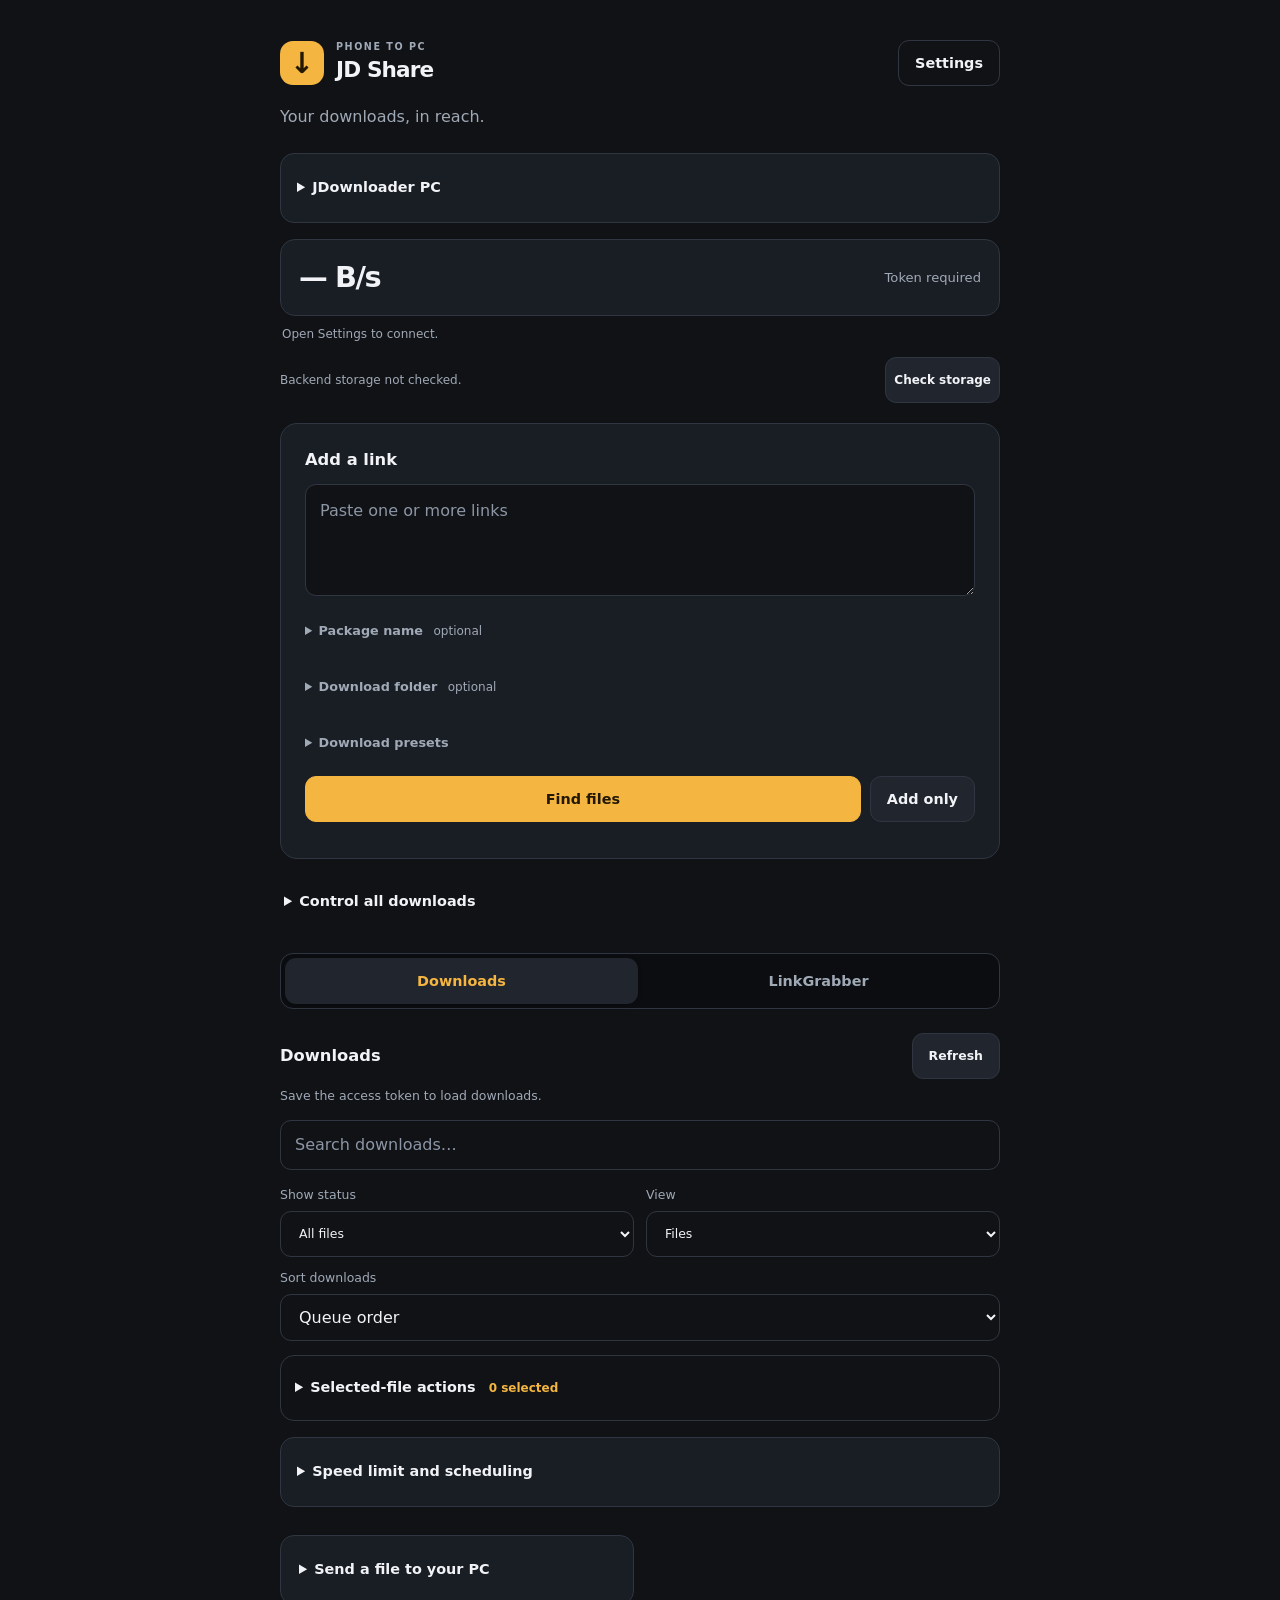
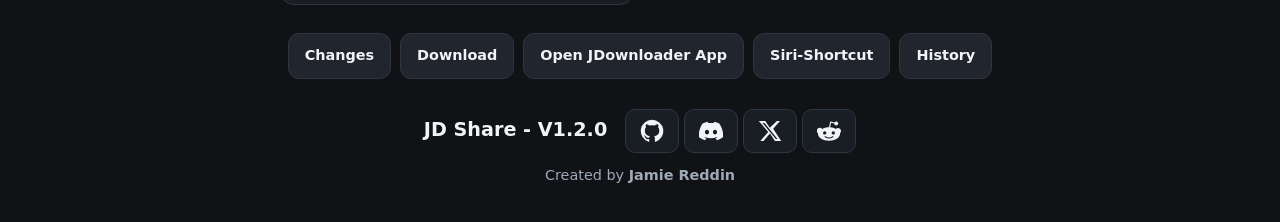
==== commit 5ad54f23: "Release V1.2.0 frontend: utility dialogs, setup help and history reports" ====
--- a/static/index.html
+++ b/static/index.html
@@ -21,13 +21,14 @@
     <span class="state" id="state" role="status">Connecting…</span>
   </div>
 
-  <p class="connection" id="connection">Checking connection…</p>
+  <p class="connection" id="connection">Checking connection…</p><div class="disk-line"><span id="diskSpace">Backend storage not checked.</span><button id="refreshDisk" type="button">Check storage</button></div>
 
   <section class="composer" aria-labelledby="addTitle"><h2 id="addTitle">Add a link</h2>
   <label class="sr-only" for="links">Links to send to JDownloader</label>
   <textarea id="links" placeholder="Paste one or more links" autocapitalize="off" autocorrect="off" spellcheck="false"></textarea>
   <details class="package-options"><summary>Package name <span class="optional">optional</span></summary><label class="sr-only" for="pkg">Package name</label><div class="row"><input type="text" id="pkg" placeholder="Group these files into a package"></div></details>
   <details class="package-options"><summary>Download folder <span class="optional">optional</span></summary><label class="search-label" for="destination">Folder on the JDownloader PC</label><input type="text" id="destination" placeholder="Leave blank for JDownloader’s default" autocomplete="off"><p class="hint">Applies to new links only. Enter a path on the PC running JDownloader. Existing files are not moved; JDownloader’s package rules still apply.</p></details>
+  <details class="package-options"><summary>Download presets</summary><label class="search-label" for="presetPicker">Saved package, folder and PC</label><select id="presetPicker"><option value="">Choose preset…</option></select><input id="presetName" aria-label="Preset name" placeholder="Preset name" maxlength="80"><div class="row controls"><button id="savePreset" type="button">Save current</button><button id="applyPreset" type="button">Apply preset</button><button id="deletePreset" type="button">Delete preset</button></div><p id="presetMessage" class="hint" role="status"></p></details><div id="duplicateWarning" class="hint" role="status"></div>
   <div class="row">
     <button class="primary" id="add">Find files</button>
     <button id="addOnly">Add only</button>
@@ -65,6 +66,7 @@
       <label for="downloadGrouping">View<select id="downloadGrouping"><option value="files">Files</option><option value="packages">Packages</option></select></label>
     </div>
     <div class="row" id="packageButtons" hidden><button id="expandPackages" type="button">Expand all</button><button id="collapsePackages" type="button">Collapse all</button></div>
+    <label class="search-label" for="downloadSort">Sort downloads</label><select id="downloadSort"><option value="queue">Queue order</option><option value="name">Filename A–Z</option><option value="size">Size · largest first</option><option value="progress">Progress · highest first</option><option value="status">Status A–Z</option></select>
     <p id="downloadMatches" class="hint" role="status"></p>
     <details class="bulk-controls"><summary>Selected-file actions <span id="bulkCount">0 selected</span></summary>
       <p class="hint">Select unfinished files below (up to 100). Selection includes files hidden by search, filters or collapsed packages. These actions change selected files only and do not start the controller.</p>
@@ -107,14 +109,8 @@
     <label class="search-label" for="scheduleAction">Controller action</label><select id="scheduleAction"><option value="stop">Stop all downloads</option><option value="start">Start enabled downloads</option><option value="pause">Pause all downloads</option><option value="resume">Resume all downloads</option></select>
     <label class="search-label" for="scheduleTime">Date and time on this device</label><input id="scheduleTime" type="datetime-local"><div class="row"><button id="saveSchedule" type="button">Save schedule</button><button id="refreshSchedules" type="button">Refresh schedules</button></div><p id="scheduleMessage" class="msg" role="status"></p><ul id="scheduleList" aria-label="Controller schedules"></ul>
   </details>
-  <details class="sharing-panel"><summary>Share links from iPhone</summary><p class="hint">A Shortcut can open shared links here for review, using this browser’s saved token and selected PC. Nothing is submitted or downloaded automatically.</p><button id="installShortcut" type="button">Install Siri Shortcut</button> <a id="shortcutInstallLink" hidden target="_blank" rel="noopener noreferrer">Open Shortcut setup</a><p id="shortcutMessage" role="status" class="hint"></p><a href="sharing.html">Shortcut setup and versioned downloads</a></details>
-  <details class="activity-panel"><summary>History and notifications</summary>
-    <label class="download-choice"><input type="checkbox" id="recordHistory">Record completed files on this browser</label>
-    <p class="hint">Opt-in history keeps up to 200 completions observed while this page is open. It does not reconstruct older downloads or prove a missing file finished. Times show when completion was first observed (UTC). Filenames remain on this browser. Saving a connection token clears this history.</p>
-    <button id="enableNotifications" type="button">Enable completion notifications</button><p id="notificationHelp" class="hint"></p>
-    <p id="activityMessage" class="msg" role="status"></p>
-    <ul id="historyList" aria-label="Download history"></ul><button id="clearHistory" type="button">Clear history</button>
-  </details>
+
+
   <div class="utilities">
     <details id="transferDetails"><summary>Send a file to your PC</summary>
       <p class="hint">Upload to the server hosting JD Share. Changing the JDownloader PC above does not redirect these uploads.</p>
@@ -123,17 +119,25 @@
       <button id="up" type="button" class="primary upload-button" disabled>Upload to PC</button>
       <p id="uploadMessage" class="msg" role="status" aria-live="polite"></p>
     </details>
-    <details id="connectionSettings"><summary>Connection settings</summary>
-      <p class="hint">Save the app's access token on this browser to connect. Use Settings above to edit the backend’s account and server configuration.</p>
+
+  </div>
+
+  <div class="footer-actions"><button id="changesButton" type="button">Changes</button><button id="downloadButton" type="button">Download</button><button id="openDesktop" type="button">Open JDownloader App</button><button id="siriButton" type="button">Siri-Shortcut</button><button id="historyButton" type="button">History</button></div><p id="desktopMessage" class="msg" role="status"></p>
+  <footer><div class="footer-line"><strong>JD Share - <span id="appVersion">Loading version…</span></strong><nav class="social-links" aria-label="Jamie Reddin social accounts"><a class="social-button" href="https://jayreddin.github.io" target="_blank" rel="noopener noreferrer" aria-label="GitHub" title="GitHub"><img src="icons/github.svg" width="24" height="24" alt="GitHub"></a><a class="social-button" href="https://discord.com/users/210066853354143744" target="_blank" rel="noopener noreferrer" aria-label="Discord" title="Discord"><img src="icons/discord.svg" width="24" height="24" alt="Discord"></a><a class="social-button" href="https://x.com/jayreddin" target="_blank" rel="noopener noreferrer" aria-label="X" title="X"><img src="icons/x.svg" width="24" height="24" alt="X"></a><a class="social-button" href="https://www.reddit.com/u/Jayreddin" target="_blank" rel="noopener noreferrer" aria-label="Reddit" title="Reddit"><img src="icons/reddit.svg" width="24" height="24" alt="Reddit"></a></nav></div><p class="creator-line">Created by <strong>Jamie Reddin</strong></p></footer>
+  <dialog id="changesDialog" aria-labelledby="changesTitle"><div class="changes-heading"><h2 id="changesTitle">What’s new</h2><button id="closeChanges" type="button" class="quiet" aria-label="Close changes">Close</button></div><p id="changesMessage" class="hint" role="status"></p><ol id="changesList" aria-label="Release history" tabindex="0"></ol></dialog>
+
+<dialog id="settingsDialog" aria-labelledby="settingsTitle"><div class="changes-heading"><h2 id="settingsTitle">Account &amp; server settings</h2><button id="closeSettings" type="button">Close</button></div><div class="settings-scroll"><div class="row controls"><button id="stepButton" type="button">Step by Step</button><button id="testConnection" type="button">Test connection</button><button id="logsButton" type="button">Logs</button></div><p id="connectionTestResult" class="hint" role="status"></p><section id="browserConnection"><h3>Browser connection</h3>
+      <p class="hint">Save the app's access token on this browser to connect. Account and server fields are below.</p>
       <label class="search-label" for="backendUrl">Backend address <span class="optional">blank = this server</span></label><div class="row"><input id="backendUrl" type="url" placeholder="https://your-pc.example"><button id="saveBackend" type="button">Save address</button></div><p class="hint">GitHub Pages needs your running PC’s HTTPS backend address. Only enter a backend you trust with your token. Allow this page’s origin in backend Settings.</p><label class="search-label" for="token">Access token</label>
       <div class="row"><input type="password" id="token" placeholder="API token" autocomplete="off"><button id="saveTok" type="button">Save</button></div>
-    </details>
-  </div>
-  <section class="desktop-panel"><button id="openDesktop" type="button">Open JDownloader App</button><p class="hint">Opens JDownloader on the machine running the JD Share backend, using its desktop session. It does not open a program on this phone or a different selected PC.</p><p id="desktopMessage" class="msg" role="status"></p></section>
-  <footer><div>JD Share · <span id="appVersion">Loading version…</span></div><button id="changesButton" type="button" class="quiet">Changes</button><div class="desktop-download"><label for="desktopOS" class="sr-only">Desktop operating system</label><select id="desktopOS"><option value="choose">Choose PC OS</option><option>Windows</option><option>macOS</option><option>Linux</option></select><a id="downloadDesktop" href="https://jdownloader.org/jdownloader2" target="_blank" rel="noopener noreferrer">Download JDownloader Desktop</a><p id="desktopDownloadHint" class="hint"></p></div><div class="creator-credit"><p>Created by <strong>Jamie Reddin</strong></p><nav class="social-links" aria-label="Jamie Reddin social accounts"><a class="social-button" href="https://jayreddin.github.io" target="_blank" rel="noopener noreferrer">GitHub</a><a class="social-button" href="https://discord.com/users/210066853354143744" target="_blank" rel="noopener noreferrer">Discord</a><a class="social-button" href="https://x.com/jayreddin" target="_blank" rel="noopener noreferrer">X</a><a class="social-button" href="https://www.reddit.com/u/Jayreddin" target="_blank" rel="noopener noreferrer">Reddit</a></nav></div></footer>
-  <dialog id="changesDialog" aria-labelledby="changesTitle"><div class="changes-heading"><h2 id="changesTitle">What’s new</h2><button id="closeChanges" type="button" class="quiet" aria-label="Close changes">Close</button></div><p id="changesMessage" class="hint" role="status"></p><ol id="changesList" aria-label="Release history" tabindex="0"></ol></dialog>
-
-<dialog id="settingsDialog" aria-labelledby="settingsTitle"><div class="changes-heading"><h2 id="settingsTitle">Account &amp; server settings</h2><button id="closeSettings" type="button">Close</button></div><div class="settings-scroll"><p class="hint">Saved privately on the backend machine between sessions. Your My.JDownloader password is not stored in browser storage or uploaded to GitHub. The .env file is plaintext protected by that machine’s permissions.</p><form id="settingsForm"><label class="search-label" for="cfg_MYJD_EMAIL">My.JDownloader email</label><input id="cfg_MYJD_EMAIL" type="email" autocomplete="off" maxlength="4096"><label class="search-label" for="cfg_MYJD_PASSWORD">My.JDownloader password · blank keeps saved value</label><input id="cfg_MYJD_PASSWORD" type="password" autocomplete="off" maxlength="4096"><label class="search-label" for="cfg_MYJD_DEVICE">Exact JDownloader device name · optional</label><input id="cfg_MYJD_DEVICE" type="text" autocomplete="off" maxlength="4096"><label class="search-label" for="cfg_API_TOKEN">New access token · blank keeps saved value</label><input id="cfg_API_TOKEN" type="password" autocomplete="off" maxlength="4096"><div class="row"><button id="generateToken" type="button">Generate random token</button><label><input id="showGeneratedToken" type="checkbox"> Show token</label></div><label class="search-label" for="cfg_UPLOAD_DIR">Upload folder on backend machine</label><input id="cfg_UPLOAD_DIR" type="text" autocomplete="off" maxlength="4096"><label class="search-label" for="cfg_HOST">Backend bind host</label><input id="cfg_HOST" type="text" autocomplete="off" maxlength="4096"><label class="search-label" for="cfg_PORT">Backend port</label><input id="cfg_PORT" type="number" autocomplete="off" maxlength="4096"><label class="search-label" for="cfg_ALLOWED_ORIGINS">Allowed browser origins · comma separated, optional</label><input id="cfg_ALLOWED_ORIGINS" type="text" autocomplete="off" maxlength="4096"><label class="search-label" for="cfg_SHORTCUT_URL">Published iCloud Shortcut link · optional</label><input id="cfg_SHORTCUT_URL" type="url" autocomplete="off" maxlength="4096"><p class="hint">All changes take effect after restarting the backend. If managed by Docker/systemd environment variables, keep those definitions in sync. Pages origin: https://jr-repos.github.io — only add it if using that frontend. A desktop launch requires an installed app in a standard folder and a logged-in desktop session.</p><button id="saveSettings" type="submit" class="primary">Save on backend PC</button></form><p id="settingsMessage" class="msg" role="status" aria-live="polite"></p></div></dialog>
+    </section><h3>Account & server</h3><p class="hint">Saved privately on the backend machine between sessions. Your My.JDownloader password is not stored in browser storage or uploaded to GitHub. The .env file is plaintext protected by that machine’s permissions.</p><form id="settingsForm"><label class="search-label" for="cfg_MYJD_EMAIL">My.JDownloader email</label><input id="cfg_MYJD_EMAIL" type="email" autocomplete="off" maxlength="4096"><label class="search-label" for="cfg_MYJD_PASSWORD">My.JDownloader password</label><input id="cfg_MYJD_PASSWORD" type="password" autocomplete="off" maxlength="4096"><label class="search-label" for="cfg_MYJD_DEVICE">Exact JDownloader device name · optional</label><input id="cfg_MYJD_DEVICE" type="text" autocomplete="off" maxlength="4096"><label class="search-label" for="cfg_API_TOKEN">Backend access token</label><input id="cfg_API_TOKEN" type="password" autocomplete="off" maxlength="4096"><label class="download-choice"><input id="showPassword" type="checkbox">Show password</label><div class="row"><button id="generateToken" type="button">Generate random token</button><label><input id="showGeneratedToken" type="checkbox"> Show token</label></div><label class="search-label" for="cfg_UPLOAD_DIR">Upload folder on backend machine</label><input id="cfg_UPLOAD_DIR" type="text" autocomplete="off" maxlength="4096"><label class="search-label" for="cfg_HOST">Backend bind host</label><input id="cfg_HOST" type="text" autocomplete="off" maxlength="4096"><label class="search-label" for="cfg_PORT">Backend port</label><input id="cfg_PORT" type="number" autocomplete="off" maxlength="4096"><label class="search-label" for="cfg_ALLOWED_ORIGINS">Allowed browser origins · comma separated, optional</label><input id="cfg_ALLOWED_ORIGINS" type="text" autocomplete="off" maxlength="4096"><label class="search-label" for="cfg_SHORTCUT_URL">Published iCloud Shortcut link · optional</label><input id="cfg_SHORTCUT_URL" type="url" autocomplete="off" maxlength="4096"><p class="hint">All changes take effect after restarting the backend. If managed by Docker/systemd environment variables, keep those definitions in sync. Pages origin: https://jr-repos.github.io — only add it if using that frontend. A desktop launch requires an installed app in a standard folder and a logged-in desktop session.</p><button id="saveSettings" type="submit" class="primary">Save on backend PC</button></form><p id="settingsMessage" class="msg" role="status" aria-live="polite"></p></div></dialog>
+<dialog id="downloadDialog" class="utility-dialog" aria-labelledby="downloadTitle"><div class="changes-heading"><h2 id="downloadTitle">Downloads</h2><button type="button" id="closeDownload">Close</button></div><div class="dialog-body"><h3>JDownloader Desktop</h3><label for="desktopOS" class="sr-only">Desktop operating system</label><select id="desktopOS"><option value="choose">Choose PC OS</option><option>Windows</option><option>macOS</option><option>Linux</option></select><a id="downloadDesktop" href="https://jdownloader.org/jdownloader2" target="_blank" rel="noopener noreferrer">Download JDownloader Desktop</a><p id="desktopDownloadHint" class="hint"></p><p class="hint">This opens the official download page for your chosen PC operating system.</p><h3>JD Share</h3><p><a href="https://github.com/JR-REPOS/jd-share/actions" target="_blank" rel="noopener noreferrer">Versioned app ZIPs · private GitHub Actions</a></p><p class="hint">Sign into the private repository to download a successful release artifact.</p></div></dialog><dialog id="siriDialog" class="utility-dialog" aria-labelledby="siriTitle"><div class="changes-heading"><h2 id="siriTitle">Siri-Shortcut</h2><button type="button" id="closeSiri">Close</button></div><div class="dialog-body"><p class="hint">A Shortcut can open shared links here for review, using this browser’s saved token and selected PC. Nothing is submitted or downloaded automatically.</p><button id="installShortcut" type="button">Install Siri Shortcut</button> <a id="shortcutInstallLink" hidden target="_blank" rel="noopener noreferrer">Open Shortcut setup</a><p id="shortcutMessage" role="status" class="hint"></p><a href="sharing.html">Shortcut setup and versioned downloads</a></div></dialog><dialog id="historyDialog" class="utility-dialog" aria-labelledby="historyTitle"><div class="changes-heading"><h2 id="historyTitle">History & statistics</h2><button type="button" id="closeHistory">Close</button></div><div class="dialog-body"><p class="hint">Server activity is shared across browsers for the selected PC. Submitted links are recorded as accepted or uncertain; only JDownloader’s finished flag counts as a completion. Recording continues while the server runs. No older history can be reconstructed.</p><button id="refreshHistory" type="button">Refresh history</button><button id="statisticsButton" type="button">Statistics</button><p id="serverHistoryMessage" role="status" class="hint"></p><ul id="serverHistoryList"></ul><div class="row"><button id="historyPrev" type="button">Newer</button><button id="historyNext" type="button">Older</button></div><details><summary>Browser notifications & legacy local history</summary>
+    <label class="download-choice"><input type="checkbox" id="recordHistory">Record completed files on this browser</label>
+    <p class="hint">Opt-in history keeps up to 200 completions observed while this page is open. It does not reconstruct older downloads or prove a missing file finished. Times show when completion was first observed (UTC). Filenames remain on this browser. Saving a connection token clears this history.</p>
+    <button id="enableNotifications" type="button">Enable completion notifications</button><p id="notificationHelp" class="hint"></p>
+    <p id="activityMessage" class="msg" role="status"></p>
+    <ul id="historyList" aria-label="Download history"></ul><button id="clearHistory" type="button">Clear history</button>
+  </details></div></dialog><dialog id="statisticsDialog" class="utility-dialog" aria-labelledby="statisticsTitle"><div class="changes-heading"><h2 id="statisticsTitle">Download statistics</h2><button type="button" id="closeStatistics">Close</button></div><div class="dialog-body"><p id="statsScope" class="hint"></p><dl id="statisticsGrid" class="statistics-grid"></dl><h3>File types</h3><ul id="fileTypes"></ul><p class="hint">All-time means since recording started on this backend. Active time and speed are sampled every five seconds while the server runs; outages and shutdowns are excluded. Quickest is shown only when the full transfer was observed from zero bytes. Pre-existing finished files count once, with unknown duration.</p></div></dialog><dialog id="logsDialog" class="utility-dialog" aria-labelledby="logsTitle"><div class="changes-heading"><h2 id="logsTitle">System logs</h2><button type="button" id="closeLogs">Close</button></div><div class="dialog-body"><label class="download-choice"><input id="recordLogs" type="checkbox">Record system logs (off by default)</label><p class="hint">Records HTTP method, route template, response status and monitor failures only. No passwords, access tokens, link URLs, request bodies or raw errors. Keeps the latest 500 entries on this server; the preference survives restart.</p><div class="row controls"><button id="refreshLogs" type="button">Refresh</button><button id="exportLogs" type="button">Download logs</button><button id="clearLogs" type="button">Clear logs</button></div><p id="logsMessage" class="hint" role="status"></p><pre id="systemLogs" tabindex="0"></pre></div></dialog><dialog id="stepDialog" class="utility-dialog" aria-labelledby="stepTitle"><div class="changes-heading"><h2 id="stepTitle">Step by Step setup</h2><button type="button" id="closeStep">Close</button></div><div class="dialog-body"><ol class="setup-steps"><li><strong>Run JD Share on your PC.</strong> Copy <code>.env.example</code> to <code>.env</code>, set an API token and start <code>python app.py</code>. Keep this PC running.</li><li><strong>Get your My.JDownloader login.</strong> Register or sign in at <a href="https://my.jdownloader.org/" target="_blank" rel="noopener noreferrer">my.jdownloader.org</a>. Example email: <code>name@example.com</code>. Use that account’s password.</li><li><strong>Connect desktop JDownloader.</strong> Open Settings → My.JDownloader in the desktop app and enter the same login. Copy the exact device name shown there, e.g. <code>JDownloader@Home-PC</code>. Blank selects the first device.</li><li><strong>Connect this browser.</strong> In Settings, enter the backend address (e.g. <code>http://localhost:8787</code> on the same PC, or your trusted HTTPS tunnel URL from another device). Copy API_TOKEN from the backend .env into Access token, then Save connection. Pages needs HTTPS and the allowed origin <code>https://jr-repos.github.io</code>.</li><li><strong>Generate a token if needed.</strong> Use Generate random token. Save on backend PC, restart the backend, then save that new token in the browser connection. This token belongs to JD Share, not My.JDownloader.</li><li><strong>Set server details.</strong> Example upload folder: <code>./uploads</code> on the backend. Bind host <code>0.0.0.0</code> listens on the network; <code>127.0.0.1</code> is local only. Example port: <code>8787</code>. These are not your public HTTPS URL.</li><li><strong>Optional Siri Shortcut.</strong> Open Siri-Shortcut for the setup guide. A published iCloud link looks like <code>https://www.icloud.com/shortcuts/…</code>. No account password is needed in the Shortcut.</li><li><strong>Save, restart, test.</strong> Save account/server details, restart JD Share, reopen Settings and use Test connection. Check backend, account and selected PC results separately.</li></ol></div></dialog>
 </main>
 
 <script src="connection.js"></script>
@@ -144,6 +148,7 @@
 <script src="activity.js"></script>
 <script src="advanced.js"></script>
 <script src="releases.js"></script>
+<script src="hub.js"></script>
 <script>
 const $ = id => document.getElementById(id);
 const connection=Connection.create({storage:localStorage,location:typeof location!=='undefined'?location:null});
@@ -159,10 +164,10 @@
   const mutation = opts.method && opts.method !== 'GET';
   if(mutation)deviceMutations++;
   try {
-    if(connection.needsBackend())throw new Error("Set your PC backend address in Connection settings first.");
+    if(connection.needsBackend())throw new Error("Set your PC backend address in Settings first.");
     const r = await fetch(connection.url(path), {...opts, headers: {"X-JD-Device": device, "X-Token": tok(), "Content-Type": "application/json", ...(opts.headers||{})}});
     if (device !== selectedDevice()) throw new Error('Device changed. Refresh before continuing.');
-    if (r.status === 401) { const error = new Error("Wrong or missing token. Open Connection settings below."); error.status = 401; throw error; }
+    if (r.status === 401) { const error = new Error("Wrong or missing token. Open Settings."); error.status = 401; throw error; }
     if (!r.ok) throw new Error((await r.json().catch(()=>({}))).detail || r.statusText);
     return r.json();
   } finally {if(mutation)deviceMutations--;}
@@ -171,6 +176,7 @@
 async function add(autostart) {
   const links = $("links").value.trim();
   if (!links) return msg("Paste a link first.", "err");
+  if (!await hub.checkDuplicates(links)) return;
   msg("Sending…");
   try {
     const r = await api("/api/add", {method:"POST", body: JSON.stringify({links, package: $("pkg").value || null, destination:$("destination").value.trim() || null, autostart})});
@@ -225,6 +231,7 @@
   const links = $("links").value.trim();
   if (!links) return msg("Paste a link first.", "err");
   if (reviewToken) return msg("Finish or close the current review first.", "err");
+  if (!await hub.checkDuplicates(links)) return;
   $("add").disabled = true; $("addOnly").disabled = true;
   msg("Sending to LinkGrabber for review…");
   try {
@@ -271,23 +278,23 @@
 };
 $("up").onclick = async () => {
   const f = $("file").files[0]; if (!f || $("up").disabled) return;
-  if(connection.needsBackend())return showUpload("Set your PC backend address in Connection settings first.",true);
+  if(connection.needsBackend())return showUpload("Set your PC backend address in Settings first.",true);
   const fd = new FormData(); fd.append("file", f);
   $("up").disabled = true; $("file").disabled = true; $("up").textContent="Uploading…"; showUpload("Uploading file…");
   try {
     const r = await fetch(connection.url("/api/upload"), {method:"POST", headers:{"X-Token": tok()}, body: fd});
-    if (!r.ok) throw new Error(r.status === 401 ? "Check the access token in Connection settings." : "Upload failed (" + r.status + "). Try again.");
+    if (!r.ok) throw new Error(r.status === 401 ? "Check the access token in Settings." : "Upload failed (" + r.status + "). Try again.");
     showUpload("Saved on the PC."); $("file").value=""; $("fileName").textContent="No file selected";
   } catch(e) { showUpload(e.message,true); }
   finally { $("file").disabled=false; $("up").disabled=!$("file").files.length; $("up").textContent="Upload to PC"; }
 };
 
-$("saveTok").onclick = () => { localStorage.setItem("jd_token", $("token").value.trim()); $("token").value=""; msg("Token saved.", "ok"); fileTools.reset(); activityView.reset();
+$("saveTok").onclick = () => { localStorage.setItem("jd_token", $("token").value.trim()); msg("Token saved.", "ok"); fileTools.reset(); activityView.reset();
   if(typeof localStorage.key === 'function') {
     for(let i=localStorage.length-1;i>=0;i--){const key=localStorage.key(i);if(key?.startsWith('jd_activity_history') || key?.startsWith('jd_history_enabled'))localStorage.removeItem(key);}
   }
   selectedDownloads.clear(); $("bulkMessage").textContent=""; refresh(); pendingView.reset(); pendingView.refreshIfVisible(); };
-if (!tok()) $("connectionSettings").open = true;
+$("token").value=tok();
 $('backendUrl').value=connection.base();
 $('saveBackend').onclick=()=>{
   if(deviceMutations||reviewBusy||bulkBusy||fileTools.busy())return msg('Wait for the current operation before changing backend.','err');
@@ -332,7 +339,7 @@
   if (!tok()) {
     $("state").textContent = "Token required";
     $("speed").textContent = "— B/s";
-    $("connection").textContent = "Open Connection settings below to connect.";
+    $("connection").textContent = "Open Settings to connect.";
     $("downloadSummary").textContent = "Save the access token to load downloads.";
     $("list").replaceChildren(); lastStatus = null; lastSuccess = 0; selectedDownloads.clear(); fileTools.reset();
     return;
@@ -389,7 +396,7 @@
   for (const id of selectedDownloads) if (!selectable.has(id)) selectedDownloads.delete(id);
   const filter=$("downloadFilter").value || 'all';
   const grouped=$("downloadGrouping").value === 'packages';
-  const links=DownloadView.select(lastStatus.links,lastStatus.state,search,filter);
+  const links=DownloadView.sort(DownloadView.select(lastStatus.links,lastStatus.state,search,filter),lastStatus.state,$("downloadSort").value);
   $("downloadMatches").textContent=(search || filter !== 'all') ? `${links.length} of ${lastStatus.links.length} files match` : '';
   $("packageButtons").hidden=!grouped;
   DownloadView.render($("list"),links,lastStatus.state,stale,{
@@ -430,6 +437,8 @@
 const fileTools=FileTools.create({document,api,tok:contextKey,onChanged:()=>refresh()});
 $("downloadSearch").oninput=()=>renderDownloads();
 $("downloadFilter").onchange=()=>renderDownloads();
+$("downloadSort").value=localStorage.getItem("jd_sort")||"queue";
+$("downloadSort").onchange=()=>{localStorage.setItem("jd_sort",$("downloadSort").value);renderDownloads();};
 $("downloadGrouping").onchange=()=>renderDownloads();
 $("expandPackages").onclick=()=>{collapsedPackages.clear();renderDownloads();};
 $("collapsePackages").onclick=()=>{
@@ -445,6 +454,10 @@
 const advancedView=AdvancedView.create({document,api,storage:localStorage,device:selectedDevice,
   canSwitch:()=>!reviewBusy && !bulkBusy && !fileTools.busy() && deviceMutations===0,onSwitch:()=>location.reload()});
 SettingsView.create({document,api,crypto:typeof crypto!=='undefined'?crypto:null,navigator:typeof navigator!=='undefined'?navigator:{}});
+const hub=Hub.create({document,api,storage:localStorage,connection,device:selectedDevice,
+  actualDevice:()=>lastStatus?.deviceId || selectedDevice(),
+  canSwitch:()=>!reviewBusy && !bulkBusy && !fileTools.busy() && deviceMutations===0,
+  confirm:message=>window.confirm(message)});
 advancedView.devices();
 if(typeof location !== 'undefined') {
   const shared=AdvancedView.sharedLinks(location.hash);
--- a/static/styles.css
+++ b/static/styles.css
@@ -15,3 +15,6 @@
 #settingsDialog{width:min(94vw,680px);max-height:88vh;max-height:88dvh;padding:20px;border:1px solid var(--line);border-radius:18px;background:var(--panel);color:var(--text)}#settingsDialog[open]{display:flex;flex-direction:column}#settingsDialog::backdrop{background:#000b}.settings-scroll{overflow-y:auto;overscroll-behavior:contain;min-height:0;padding:4px}.settings-scroll .row{flex-wrap:wrap;align-items:center}.settings-scroll input[type=checkbox]{width:20px;min-height:20px;vertical-align:middle}.desktop-panel{margin-top:20px;padding:16px;border:1px solid var(--line);border-radius:14px}.desktop-download{width:100%;white-space:normal!important;display:flex;align-items:center;gap:12px;flex-wrap:wrap}.desktop-download select{max-width:150px;font-size:.8rem}.desktop-download a,footer a{color:var(--accent);font-size:.8rem}.desktop-download .hint{width:100%;margin:0}#settingsMessage{padding:12px 0}#settingsForm>button{width:100%;margin-top:16px}@media(max-width:360px){#settingsDialog{padding:12px}.desktop-download select{max-width:100%}}
 
 .creator-credit{flex-basis:100%;width:100%;white-space:normal!important;border-top:1px solid var(--line);padding-top:18px;margin-top:4px}.creator-credit p{margin:0 0 10px;font-size:.8rem}.creator-credit strong{color:var(--text);font-weight:600}.social-links{display:flex;flex-wrap:wrap;gap:8px}.social-links .social-button{display:inline-flex;align-items:center;justify-content:center;min-height:44px;padding:8px 14px;border:1px solid var(--line);border-radius:10px;text-decoration:none;font-size:.78rem;background:var(--panel);color:var(--text)}.social-links .social-button:hover{border-color:var(--accent);color:var(--accent)}.social-links .social-button:focus-visible{outline:2px solid var(--accent);outline-offset:3px}
+
+/* V1.2 utility hub */
+.footer-actions{display:flex;justify-content:center;align-items:center;flex-wrap:wrap;gap:9px;margin:28px 0 12px}.footer-actions button{flex:0 1 auto}footer{display:block;text-align:center;font-size:1rem;padding-top:18px}footer .footer-line{display:flex;justify-content:center;align-items:center;gap:18px;white-space:normal;font-size:1.2rem;flex-wrap:wrap}footer .footer-line>strong{color:var(--text);font-weight:650}footer .social-links{display:flex;gap:5px;flex-wrap:nowrap}footer .social-button{padding:9px;min-width:44px;min-height:44px}footer .social-button img{display:block}footer .creator-line{font-size:.9rem;margin:12px 0;color:var(--dim)}.utility-dialog{width:min(94vw,680px);max-height:88vh;max-height:88dvh;padding:20px;border:1px solid var(--line);border-radius:18px;background:var(--panel);color:var(--text)}.utility-dialog[open]{display:flex;flex-direction:column}.utility-dialog::backdrop{background:#000b}.dialog-body{overflow:auto;min-height:0;overscroll-behavior:contain;padding:8px 2px}.utility-dialog a,.settings-scroll a{color:var(--accent)}.dialog-body h3{margin-top:20px}.dialog-body p,.setup-steps li{font-size:.88rem}.setup-steps{padding-left:24px}.setup-steps li{margin-bottom:20px;overflow-wrap:anywhere}code{overflow-wrap:anywhere;white-space:normal;color:var(--accent)}#browserConnection{border-bottom:1px solid var(--line);padding-bottom:20px;margin-bottom:20px}.settings-scroll .search-label{display:inline-block;margin-right:6px}.help-wrap{display:inline-block;position:relative}.help-button{min-height:28px;min-width:28px;padding:0;border-radius:50%;font-size:.8rem;color:var(--accent)}.help-tip{display:none;position:absolute;z-index:3;bottom:calc(100% + 8px);left:-130px;width:240px;padding:12px;border:1px solid var(--accent);border-radius:10px;background:#252b34;box-shadow:0 8px 30px #0008;color:var(--text);font-size:.8rem}.help-wrap:hover .help-tip,.help-wrap:focus-within .help-tip,.help-open .help-tip{display:block}.statistics-grid{display:grid;grid-template-columns:repeat(2,minmax(0,1fr));gap:12px}.statistics-grid>div{border:1px solid var(--line);border-radius:12px;padding:14px;background:var(--bg)}.statistics-grid dt{font-size:.75rem;color:var(--dim)}.statistics-grid dd{margin:8px 0 0;font-size:1.15rem;overflow-wrap:anywhere;color:var(--accent)}#systemLogs{font-size:.74rem;white-space:pre-wrap;overflow-wrap:anywhere;max-height:45vh;overflow:auto;background:var(--bg);padding:14px;border-radius:10px}.disk-line{display:flex;align-items:center;justify-content:space-between;gap:12px;margin:-8px 0 20px;font-size:.75rem;color:var(--dim)}.disk-line button{font-size:.75rem;padding:8px;flex-shrink:0}.settings-scroll>h3{margin-top:20px}#presetName{margin-top:10px}@media(max-width:420px){.statistics-grid{grid-template-columns:1fr}.footer-actions button{flex:1 1 42%}footer .footer-line{gap:10px;font-size:1.08rem}.utility-dialog{padding:14px}.help-tip{left:auto;right:-35px;width:220px}.disk-line{align-items:flex-start}.utilities{display:block}}
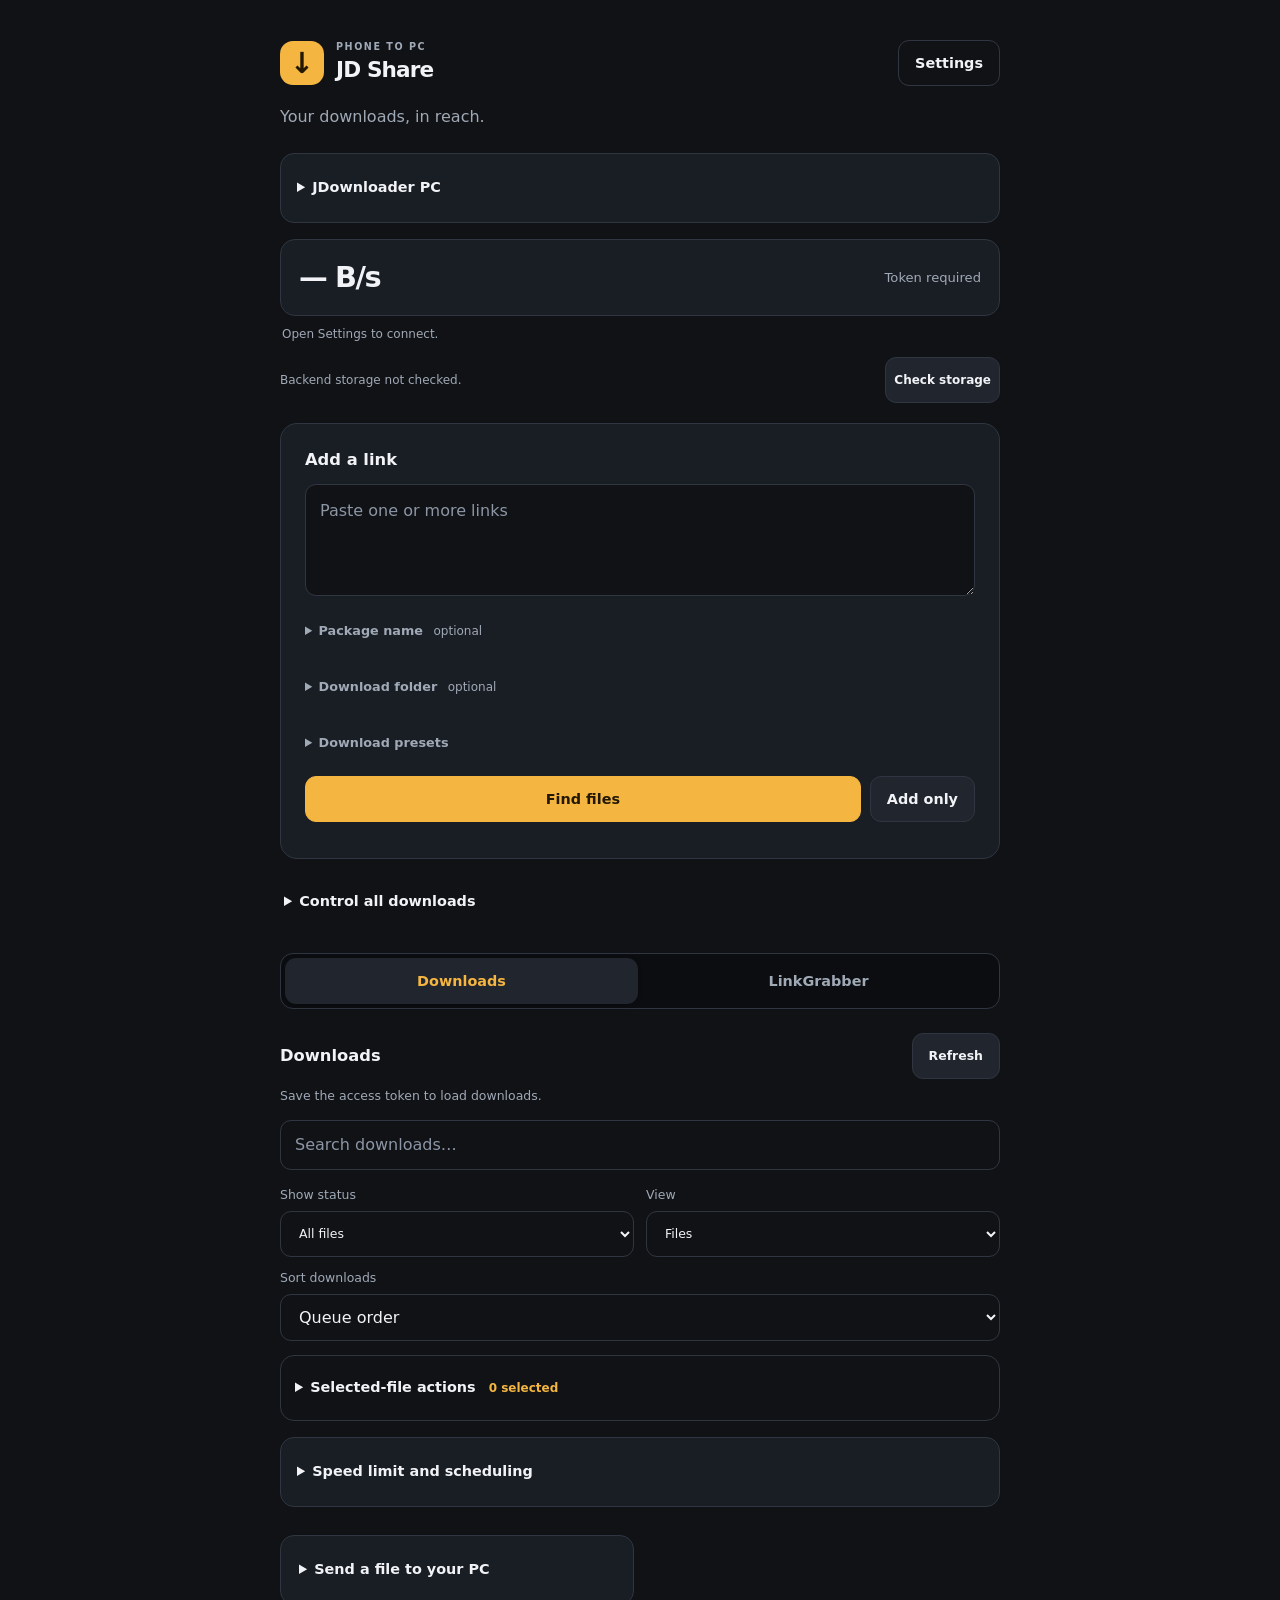
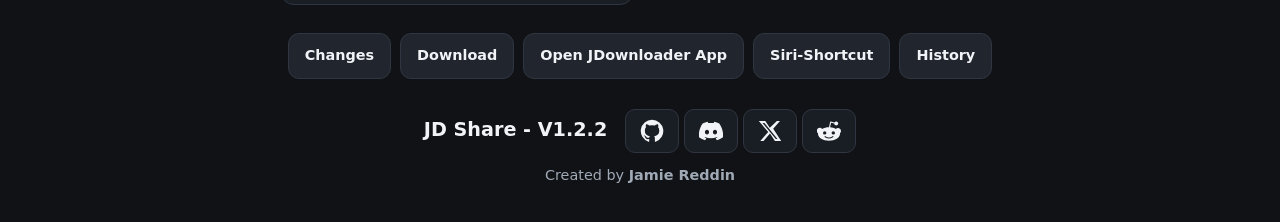
==== commit 479eb09f: "Release V1.2.2 frontend: version browser assets and isolate display failures" ====
--- a/static/index.html
+++ b/static/index.html
@@ -8,7 +8,7 @@
 <meta name="theme-color" content="#12161b">
 <link rel="manifest" href="manifest.json">
 <title>JD Share</title>
-<link rel="stylesheet" href="styles.css">
+<link rel="stylesheet" href="styles.css?v=1.2.2">
 </head>
 <body>
 <main>
@@ -140,15 +140,15 @@
   </details></div></dialog><dialog id="statisticsDialog" class="utility-dialog" aria-labelledby="statisticsTitle"><div class="changes-heading"><h2 id="statisticsTitle">Download statistics</h2><button type="button" id="closeStatistics">Close</button></div><div class="dialog-body"><p id="statsScope" class="hint"></p><dl id="statisticsGrid" class="statistics-grid"></dl><h3>File types</h3><ul id="fileTypes"></ul><p class="hint">All-time means since recording started on this backend. Active time and speed are sampled every five seconds while the server runs; outages and shutdowns are excluded. Quickest is shown only when the full transfer was observed from zero bytes. Pre-existing finished files count once, with unknown duration.</p></div></dialog><dialog id="logsDialog" class="utility-dialog" aria-labelledby="logsTitle"><div class="changes-heading"><h2 id="logsTitle">System logs</h2><button type="button" id="closeLogs">Close</button></div><div class="dialog-body"><label class="download-choice"><input id="recordLogs" type="checkbox">Record system logs (off by default)</label><p class="hint">Records HTTP method, route template, response status and monitor failures only. No passwords, access tokens, link URLs, request bodies or raw errors. Keeps the latest 500 entries on this server; the preference survives restart.</p><div class="row controls"><button id="refreshLogs" type="button">Refresh</button><button id="exportLogs" type="button">Download logs</button><button id="clearLogs" type="button">Clear logs</button></div><p id="logsMessage" class="hint" role="status"></p><pre id="systemLogs" tabindex="0"></pre></div></dialog><dialog id="stepDialog" class="utility-dialog" aria-labelledby="stepTitle"><div class="changes-heading"><h2 id="stepTitle">Step by Step setup</h2><button type="button" id="closeStep">Close</button></div><div class="dialog-body"><ol class="setup-steps"><li><strong>Run JD Share on your PC.</strong> Copy <code>.env.example</code> to <code>.env</code>, set an API token and start <code>python app.py</code>. Keep this PC running.</li><li><strong>Get your My.JDownloader login.</strong> Register or sign in at <a href="https://my.jdownloader.org/" target="_blank" rel="noopener noreferrer">my.jdownloader.org</a>. Example email: <code>name@example.com</code>. Use that account’s password.</li><li><strong>Connect desktop JDownloader.</strong> Open Settings → My.JDownloader in the desktop app and enter the same login. Copy the exact device name shown there, e.g. <code>JDownloader@Home-PC</code>. Blank selects the first device.</li><li><strong>Connect this browser.</strong> In Settings, enter the backend address (e.g. <code>http://localhost:8787</code> on the same PC, or your trusted HTTPS tunnel URL from another device). Copy API_TOKEN from the backend .env into Access token, then Save connection. Pages needs HTTPS and the allowed origin <code>https://jr-repos.github.io</code>.</li><li><strong>Generate a token if needed.</strong> Use Generate random token. Save on backend PC, restart the backend, then save that new token in the browser connection. This token belongs to JD Share, not My.JDownloader.</li><li><strong>Set server details.</strong> Example upload folder: <code>./uploads</code> on the backend. Bind host <code>0.0.0.0</code> listens on the network; <code>127.0.0.1</code> is local only. Example port: <code>8787</code>. These are not your public HTTPS URL.</li><li><strong>Optional Siri Shortcut.</strong> Open Siri-Shortcut for the setup guide. A published iCloud link looks like <code>https://www.icloud.com/shortcuts/…</code>. No account password is needed in the Shortcut.</li><li><strong>Save, restart, test.</strong> Save account/server details, restart JD Share, reopen Settings and use Test connection. Check backend, account and selected PC results separately.</li></ol></div></dialog>
 </main>
 
-<script src="connection.js"></script>
-<script src="settings.js"></script>
-<script src="downloads.js"></script>
-<script src="pending.js"></script>
-<script src="file-tools.js"></script>
-<script src="activity.js"></script>
-<script src="advanced.js"></script>
-<script src="releases.js"></script>
-<script src="hub.js"></script>
+<script src="connection.js?v=1.2.2"></script>
+<script src="settings.js?v=1.2.2"></script>
+<script src="downloads.js?v=1.2.2"></script>
+<script src="pending.js?v=1.2.2"></script>
+<script src="file-tools.js?v=1.2.2"></script>
+<script src="activity.js?v=1.2.2"></script>
+<script src="advanced.js?v=1.2.2"></script>
+<script src="releases.js?v=1.2.2"></script>
+<script src="hub.js?v=1.2.2"></script>
 <script>
 const $ = id => document.getElementById(id);
 const connection=Connection.create({storage:localStorage,location:typeof location!=='undefined'?location:null});
@@ -313,6 +313,7 @@
 let lastAttemptFailed = false;
 let renderedStale = false;
 let statusError = "";
+let displayError = "";
 let statusAuthError = false;
 function statusFreshness() {
   if (!lastStatus || !tok()) return;
@@ -330,8 +331,8 @@
     $("connection").textContent = `Showing last known progress · last updated ${age}s ago. ${lastAttemptFailed ? statusError : "Checking for an update…"}`;
     $("connection").className = "connection error";
   } else {
-    $("connection").textContent = `Connected to JDownloader · updated ${age < 2 ? "just now" : age + "s ago"}`;
-    $("connection").className = "connection";
+    $("connection").textContent = `Connected to JDownloader · updated ${age < 2 ? "just now" : age + "s ago"}` + (displayError ? ' · '+displayError : '') + (lastStatus.insightsAvailable === false ? ' · History recording unavailable.' : '');
+    $("connection").className = "connection" + (displayError || lastStatus.insightsAvailable === false ? " error" : "");
   }
 }
 async function refresh() {
@@ -361,8 +362,8 @@
     const active = s.links.filter(l => DownloadView.describe(l, s.state).active).length;
     const finished = s.links.filter(l => l.finished === true).length;
     $("downloadSummary").textContent = `${active} active · ${s.links.length} total · ${finished} finished`;
-    if(s.deviceId)activityView.setScope(s.deviceId);
-    activityView.observe(s.links); fileTools.confirmed(s.links, false); renderDownloads(false);
+    try {if(s.deviceId)activityView.setScope(s.deviceId);activityView.observe(s.links);} catch (_) {$("activityMessage").textContent="Local history could not be updated. Download status is still available.";}
+    fileTools.confirmed(s.links, false); renderDownloads(false);
     statusFreshness();
   } catch(e) {
     if (tok() !== requestToken) return;
@@ -390,14 +391,29 @@
 $("refreshStatus").onclick = refresh;
 document.addEventListener("visibilitychange", () => { if (!document.hidden) { statusFreshness(); refresh(); } });
 function renderDownloads(stale = lastAttemptFailed || Date.now()-lastSuccess >= 15000) {
+  try {renderDownloadRows(stale);displayError="";}
+  catch (_) {
+    displayError="Download display failed. Reload the app to refresh its files.";
+    $("connection").textContent="JDownloader status received · "+displayError;
+    $("connection").className="connection error";
+    selectedDownloads.clear();fileTools.reset();
+    for(const id of ['bulkEnable','bulkDisable','bulkApply'])$(id).disabled=true;
+    const item=document.createElement('li');item.className='empty';item.textContent=displayError;$("list").replaceChildren(item);
+  }
+}
+function renderDownloadRows(stale) {
   if (!lastStatus) return;
   const search=$("downloadSearch").value.trim().toLocaleLowerCase();
   const selectable = new Set(lastStatus.links.filter(l=>l.uuid && l.finished !== true).map(l=>String(l.uuid)));
   for (const id of selectedDownloads) if (!selectable.has(id)) selectedDownloads.delete(id);
   const filter=$("downloadFilter").value || 'all';
   const grouped=$("downloadGrouping").value === 'packages';
-  const links=DownloadView.sort(DownloadView.select(lastStatus.links,lastStatus.state,search,filter),lastStatus.state,$("downloadSort").value);
+  const filtered=DownloadView.select(lastStatus.links,lastStatus.state,search,filter);
+  const canSort=typeof DownloadView.sort === 'function';
+  const links=canSort ? DownloadView.sort(filtered,lastStatus.state,$("downloadSort").value) : filtered;
+  $("downloadSort").disabled=!canSort;
   $("downloadMatches").textContent=(search || filter !== 'all') ? `${links.length} of ${lastStatus.links.length} files match` : '';
+  if(!canSort)$("downloadMatches").textContent+=' Sorting unavailable: reload the app to refresh its files.';
   $("packageButtons").hidden=!grouped;
   DownloadView.render($("list"),links,lastStatus.state,stale,{
     onManage:id=>fileTools.open(id),disabled:fileTools.busy() || bulkBusy,grouped,
